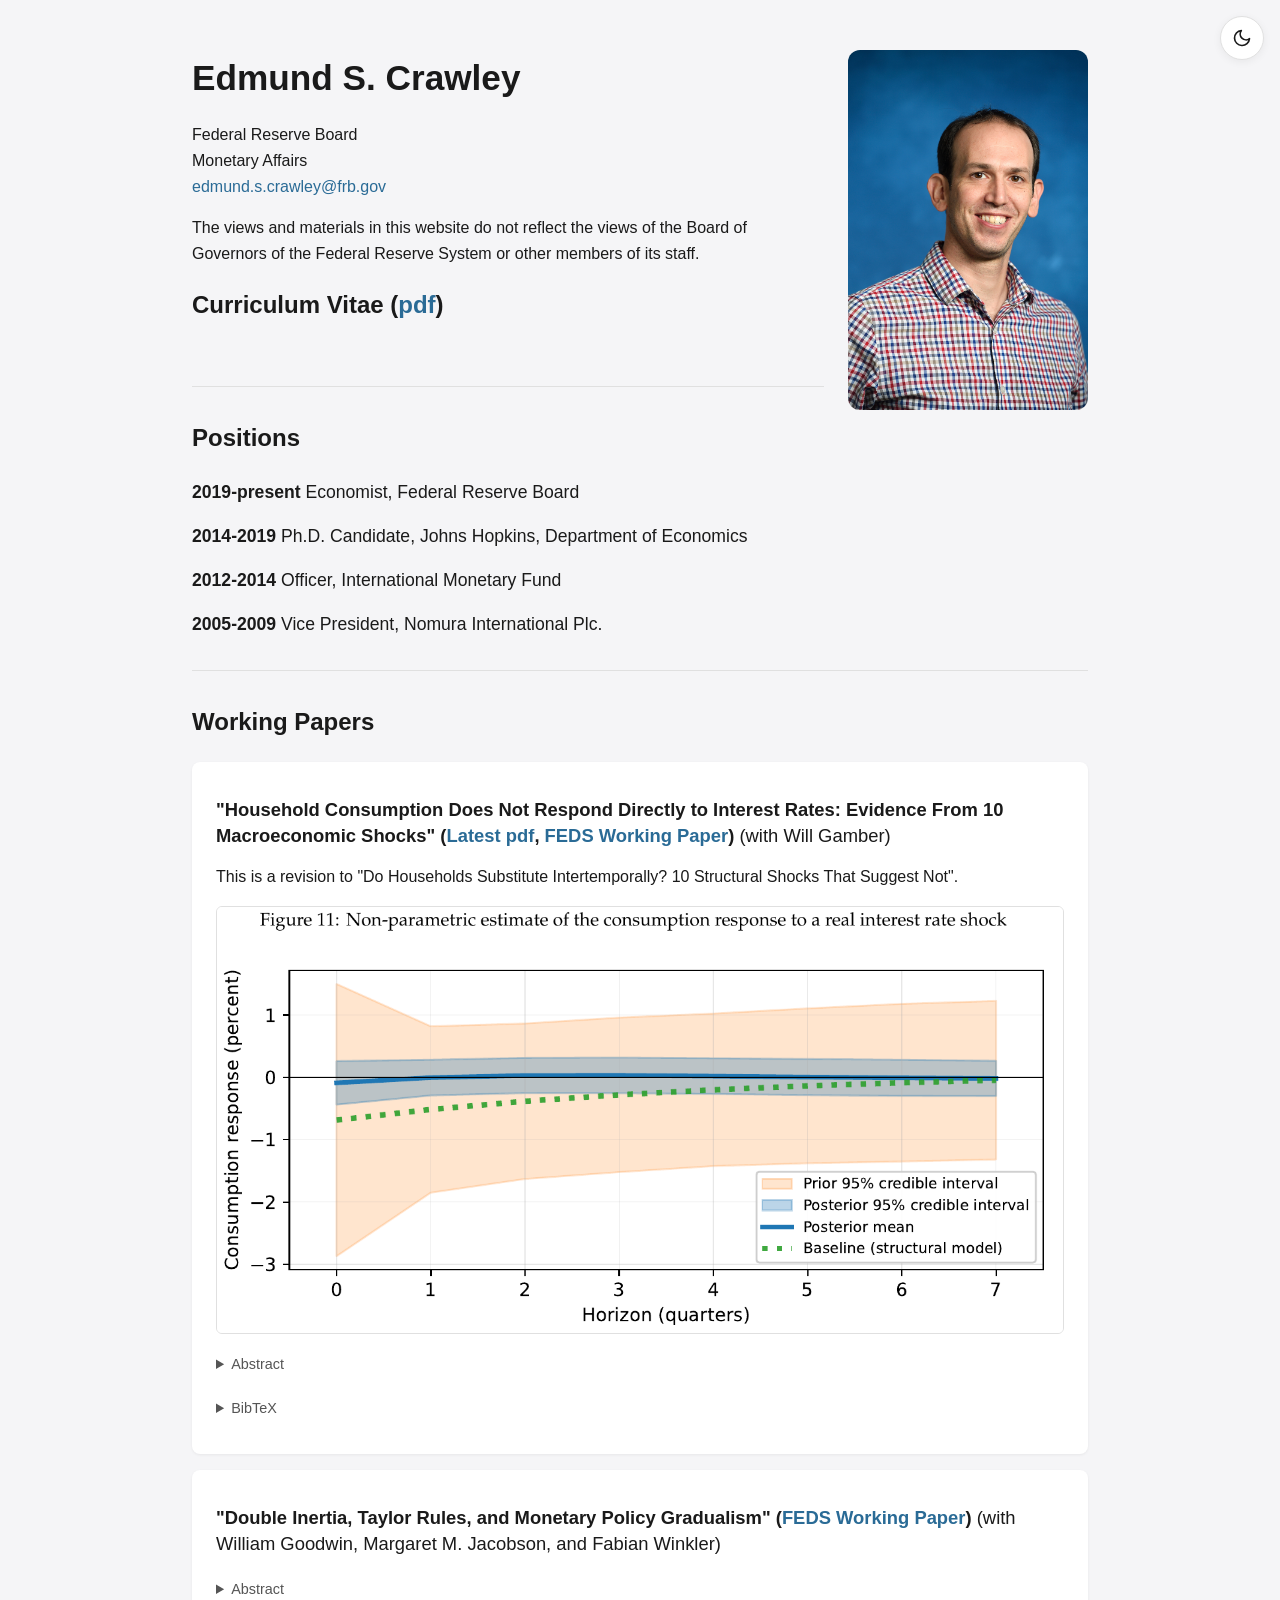
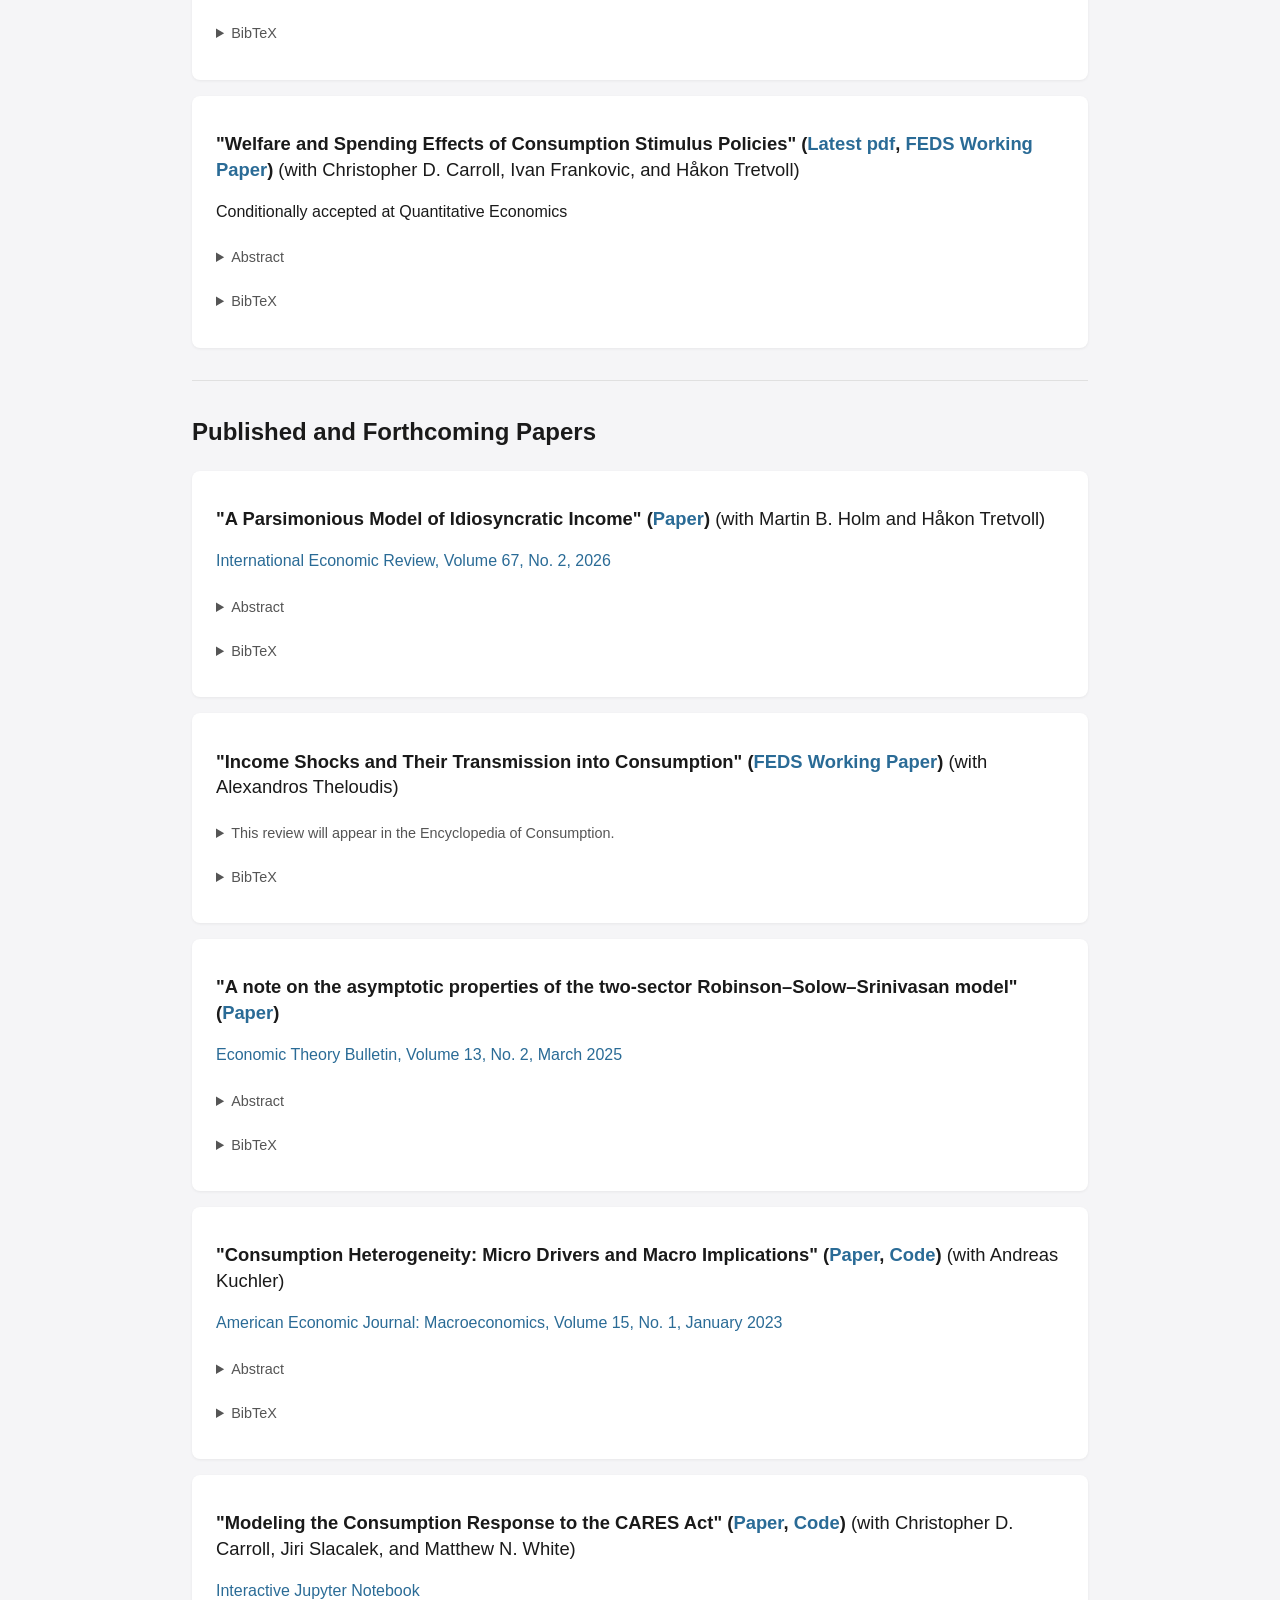
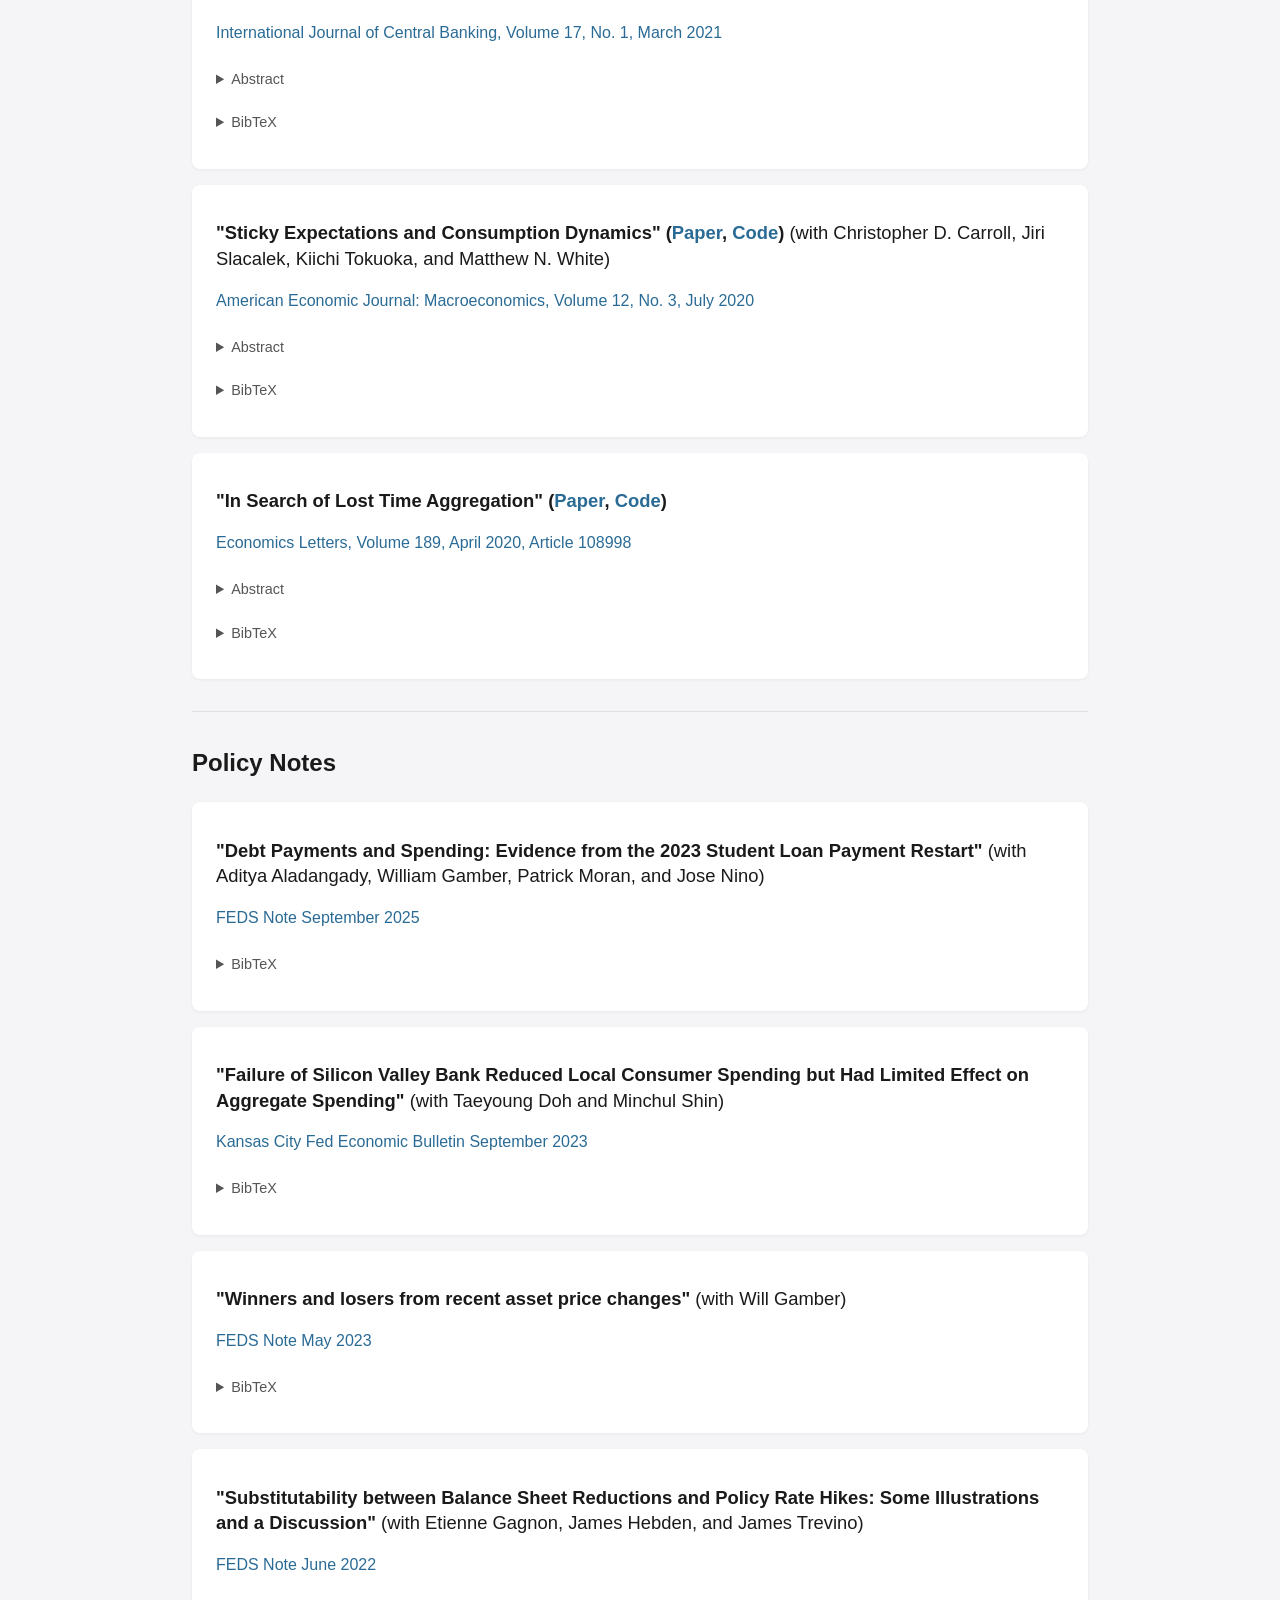
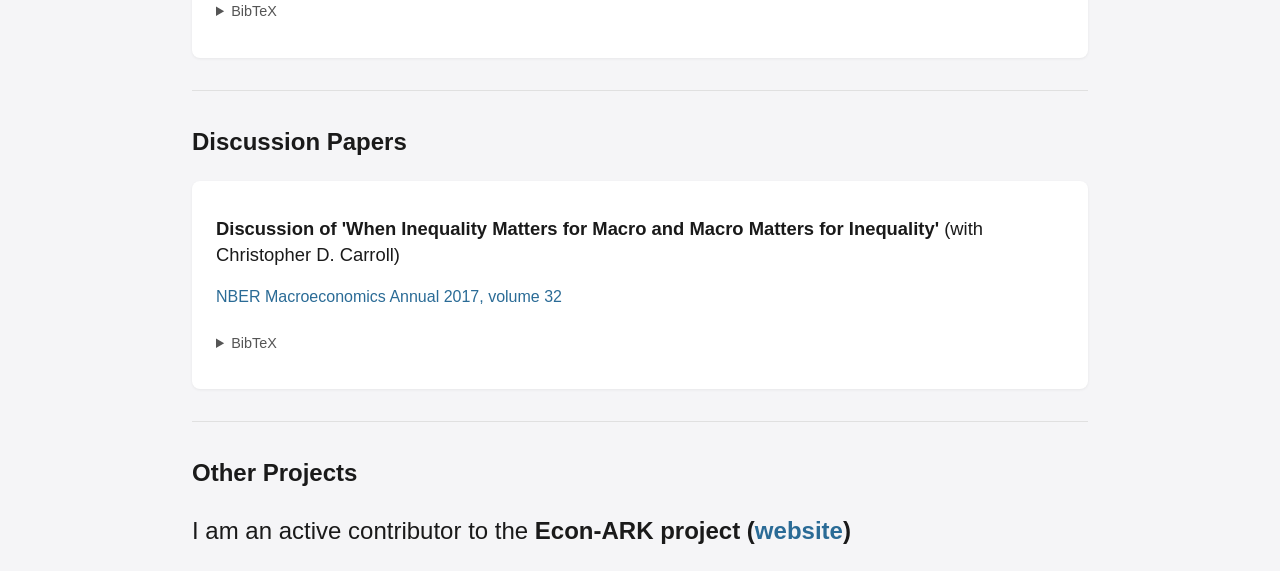
==== index.html @ ccf5c9aa "Clean up BibTeX entries Cite keys now match the publication year (crawley2025households, crawley2026" ====
<!DOCTYPE html>
<html lang="en-US">
<head>
    <meta charset="utf-8">
    <meta name="viewport" content="width=device-width, initial-scale=1.0">
    <meta name="description" content="Edmund S. Crawley - Economist at the Federal Reserve Board">
    <title>Edmund S. Crawley</title>

<meta name="keywords" content="economics, Federal Reserve, consumption, income uncertainty, economic research, fiscal policy, monetary policy, HANK, intertemporal substitution">
    
    <meta name="author" content="Edmund S. Crawley">
    
    <link rel="canonical" href="https://edmundcrawley.com">
    
    <meta property="og:title" content="Edmund S. Crawley - Economist at the Federal Reserve Board">
    <meta property="og:description" content="Economic research from Edmund Crawley, economist at the Federal Reserve Board.">
    <meta property="og:image" content="https://edmundcrawley.com/headshot_small.jpg">
    <meta property="og:url" content="https://edmundcrawley.com">
    <meta property="og:type" content="website">
    
    <meta name="twitter:card" content="summary_large_image">
    <meta name="twitter:title" content="Edmund S. Crawley - Economist at the Federal Reserve Board">
    <meta name="twitter:description" content="Economic research from Edmund Crawley, economist at the Federal Reserve Board.">
    <meta name="twitter:image" content="https://edmundcrawley.com/headshot_small.jpg">
    
<script type="application/ld+json">
{
  "@context": "https://schema.org",
  "@type": "Person",
  "name": "Edmund S. Crawley",
  "url": "https://edmundcrawley.com",
  "jobTitle": "Economist",
  "affiliation": {
    "@type": "Organization",
    "name": "Federal Reserve Board"
  },
  "email": "mailto:edmund.s.crawley@frb.gov",
  "image": "https://edmundcrawley.com/headshot_small.jpg",
  "sameAs": [
    "https://scholar.google.com/citations?user=jVVqC7sAAAAJ&hl",
    "https://www.linkedin.com/in/edmund-crawley-825a0a1b",
    "https://twitter.com/edmundcrawley"
  ]
}
</script>

    <!-- Styles -->
    <link href="style.css" rel="stylesheet">
    <link rel="shortcut icon" href="favicon.ico" type="image/x-icon">

    <!-- Theme detection (in head to prevent flash of wrong theme) -->
    <script>
        (function() {
            var saved = localStorage.getItem('theme');
            if (saved) {
                document.documentElement.setAttribute('data-theme', saved);
            } else if (window.matchMedia('(prefers-color-scheme: dark)').matches) {
                document.documentElement.setAttribute('data-theme', 'dark');
            }
        })();
    </script>

    <!-- Analytics -->
    <script async src="https://www.googletagmanager.com/gtag/js?id=UA-119889944-1"></script>
    <script>
        window.dataLayer = window.dataLayer || [];
        function gtag(){dataLayer.push(arguments);}
        gtag('js', new Date());
        gtag('config', 'UA-119889944-1');
    </script>
</head>


<body>
    <!-- Dark/Light mode toggle -->
    <button id="theme-toggle" aria-label="Toggle dark mode" title="Toggle dark mode">
        <svg id="sun-icon" xmlns="http://www.w3.org/2000/svg" viewBox="0 0 24 24" fill="none" stroke="currentColor" stroke-width="2" stroke-linecap="round" stroke-linejoin="round">
            <circle cx="12" cy="12" r="5"></circle>
            <line x1="12" y1="1" x2="12" y2="3"></line>
            <line x1="12" y1="21" x2="12" y2="23"></line>
            <line x1="4.22" y1="4.22" x2="5.64" y2="5.64"></line>
            <line x1="18.36" y1="18.36" x2="19.78" y2="19.78"></line>
            <line x1="1" y1="12" x2="3" y2="12"></line>
            <line x1="21" y1="12" x2="23" y2="12"></line>
            <line x1="4.22" y1="19.78" x2="5.64" y2="18.36"></line>
            <line x1="18.36" y1="5.64" x2="19.78" y2="4.22"></line>
        </svg>
        <svg id="moon-icon" xmlns="http://www.w3.org/2000/svg" viewBox="0 0 24 24" fill="none" stroke="currentColor" stroke-width="2" stroke-linecap="round" stroke-linejoin="round">
            <path d="M21 12.79A9 9 0 1 1 11.21 3 7 7 0 0 0 21 12.79z"></path>
        </svg>
    </button>

    <div id="header">
        <div class="container">
            <img src="headshot_small.jpg" alt="Edmund S. Crawley" class="profile-image">
            <h1>Edmund S. Crawley</h1>
            
            <p>
                Federal Reserve Board<br>
                Monetary Affairs<br>
                <a href="mailto:edmund.s.crawley@frb.gov">edmund.s.crawley@frb.gov</a>
            </p>
            
            <p>The views and materials in this website do not reflect the views of the Board of Governors of the Federal Reserve System or other members of its staff.</p>
            
            <h2>Curriculum Vitae (<a href="Resume_Edmund_Crawley.pdf" class="lowercase">pdf</a>)</h2>
        </div>
    </div>

    <section class="text">
        <div class="container">
            <hr>
            <h2>Positions</h2>
            <div class="position-list">
            <p><h2>2019-present <span class="coauthors">Economist, Federal Reserve Board</span></h2></p>
            <p><h2>2014-2019 <span class="coauthors">Ph.D. Candidate, Johns Hopkins, Department of Economics</span></h2></p>
            <p><h2>2012-2014 <span class="coauthors">Officer, International Monetary Fund</span></h2></p>
            <p><h2>2005-2009 <span class="coauthors">Vice President, Nomura International Plc.</span></h2></p>
        </div>
        
        <hr>
        <h2>Working Papers</h2>
        <div class="papers-list">
            <div class="paper">
                <h2>"Household Consumption Does Not Respond Directly to Interest Rates: Evidence From 10 Macroeconomic Shocks" (<a href="tenshocks.pdf">Latest pdf</a>, <a href="https://www.federalreserve.gov/econres/feds/household-consumption-does-not-respond-directly-to-interest-rates.htm">FEDS Working Paper</a>) <span class="coauthors">(with Will Gamber)</span></h2>
                <p>This is a revision to "Do Households Substitute Intertemporally? 10 Structural Shocks That Suggest Not".</p>
                <img src="figure11.png" alt="Figure 11: Non-parametric estimate of the consumption response to a real interest rate shock" class="paper-figure" loading="lazy">
                <details>
                    <summary class="tab">Abstract</summary>
                    <p class="tab">We estimate how much household spending responds directly to changes in interest rates. We develop a Bayesian procedure that uses the empirical impulse responses to macroeconomic shocks to discipline the consumer block of a HANK model. The procedure can be applied shock-by-shock or pooled jointly. We apply this method in two ways using 10 macroeconomic shocks: a structural model with sticky expectations over both income and interest rates, and a non-parametric estimation of the consumption-to-interest-rate Jacobian. We find no evidence that households respond directly to interest rates at any horizon, leaving essentially no role for a direct interest rate channel.</p>
                </details>
    <details>
        <summary class="tab">BibTeX</summary>
    <pre class="bibtex-content" id="bibtex-crawley2025households"></pre>
        <button class="copy-button" onclick="copyBibtex('crawley2025households', this)">Copy BibTeX</button>
    </details>
            </div>

            <div class="paper">
                <h2>"Double Inertia, Taylor Rules, and Monetary Policy Gradualism" (<a href="https://www.federalreserve.gov/econres/feds/double-inertia-taylor-rules-and-monetary-policy-gradualism.htm">FEDS Working Paper</a>) <span class="coauthors">(with William Goodwin, Margaret M. Jacobson, and Fabian Winkler)</span></h2>
                <details>
                    <summary class="tab">Abstract</summary>
                    <p class="tab">In recent decades, an empirically estimated double-inertial rule fits the path of changes in the federal funds rate better than a standard inertial Taylor rule. Inertial Taylor rules aim to capture monetary policy gradualism via slow adjustments in the <em>level</em> of the policy rate. Double-inertial rules build on this specification by also gradually adjusting the <em>pace</em> of change in the policy rate. Because a double-inertial rule explains more than twice the variation of changes in the policy rate than its standard inertial counterpart, we argue that practitioners should consider a double-inertial rule when characterizing U.S. monetary policy.</p>
                </details>
    <details>
        <summary class="tab">BibTeX</summary>
    <pre class="bibtex-content" id="bibtex-crawley2026double"></pre>
        <button class="copy-button" onclick="copyBibtex('crawley2026double', this)">Copy BibTeX</button>
    </details>
            </div>

            <div class="paper">
                <h2>"Welfare and Spending Effects of Consumption Stimulus Policies" (<a href="HAFiscal.pdf">Latest pdf</a>, <a href="https://www.federalreserve.gov/econres/feds/welfare-and-spending-effects-of-consumption-stimulus-policies.htm">FEDS Working Paper</a>) <span class="coauthors">(with Christopher D. Carroll, Ivan Frankovic, and Håkon Tretvoll)</span></h2>
                <p>Conditionally accepted at Quantitative Economics</p>
                <details>
                    <summary class="tab">Abstract</summary>
                    <p class="tab">Using a heterogeneous agent model calibrated to match measured spending dynamics over four years following an income shock (Fagereng et al. (2021)), we assess the effectiveness of three fiscal stimulus policies employed during recent recessions. Unemployment insurance (UI) extensions are the clear "bang for the buck" winner when effectiveness is measured in utility terms. Stimulus checks are second best and have two advantages (over UI): they arrive and are spent faster, despite being less targeted, and they are scalable to any desired size. A temporary (two-year) cut in the rate of wage taxation is considerably less effective than the other policies and has negligible effects in the version of our model without a multiplier.</p>
                </details>
    <details>
        <summary class="tab">BibTeX</summary>
    <pre class="bibtex-content" id="bibtex-carroll2023welfare"></pre>
        <button class="copy-button" onclick="copyBibtex('carroll2023welfare', this)">Copy BibTeX</button>
    </details>
            </div>

        <hr>
        <h2>Published and Forthcoming Papers</h2>

            <div class="paper">
                <h2>"A Parsimonious Model of Idiosyncratic Income" (<a href="A_Parsimonious_Model_of_Idiosyncratic_Income.pdf">Paper</a>) <span class="coauthors">(with Martin B. Holm and Håkon Tretvoll)</span></h2>
                <p><a href="https://doi.org/10.1111/iere.70041">International Economic Review, Volume 67, No. 2, 2026</a></p>
                <details>
                    <summary class="tab">Abstract</summary>
                    <p class="tab">The standard permanent and transitory income model is known to be misspecified. Estimates of income volatility within this model differ depending on the specific data moments used&mdash;whether they are in levels or differences&mdash;and how these moments are weighted during estimation. We suggest a simple modification to the standard model: Allowing for two transitory shocks that persist for different lengths of time. Our proposed model, which uses the same number of state variables and introduces only one additional parameter, consistently and accurately identifies the parameters of the income process, regardless of the estimation method used.</p>
                </details>
    <details>
        <summary class="tab">BibTeX</summary>
    <pre class="bibtex-content" id="bibtex-crawley2026parsimonious"></pre>
        <button class="copy-button" onclick="copyBibtex('crawley2026parsimonious', this)">Copy BibTeX</button>
    </details>
            </div>

            <div class="paper">
                <h2>"Income Shocks and Their Transmission into Consumption" (<a href="https://www.federalreserve.gov/econres/feds/files/2024038pap.pdf">FEDS Working Paper</a>) <span class="coauthors">(with Alexandros Theloudis)</span></h2>
                <details>
                    <summary class="tab">This review will appear in the Encyclopedia of Consumption.</summary>
                </details>
    <details>
        <summary class="tab">BibTeX</summary>
    <pre class="bibtex-content" id="bibtex-crawley2024income"></pre>
        <button class="copy-button" onclick="copyBibtex('crawley2024income', this)">Copy BibTeX</button>
    </details>
            </div>

            <div class="paper">
                <h2>"A note on the asymptotic properties of the two-sector Robinson–Solow–Srinivasan model" (<a href="AsymptoticRSS.pdf">Paper</a>)</h2>
                <p><a href="https://doi.org/10.1007/s40505-025-00290-4">Economic Theory Bulletin, Volume 13, No. 2, March 2025</a></p>
                <details>
                    <summary class="tab">Abstract</summary>
                    <p class="tab">I show that the periodic and chaotic behavior exhibited by the two-sector Robinson-Solow-Srinivasan model in discrete-time is asymptotically irrelevant. If the discrete time interval is smaller than a critical limit, the qualitative properties of the model are the same as those in the continuous-time model.</p>
                </details>
    <details>
        <summary class="tab">BibTeX</summary>
    <pre class="bibtex-content" id="bibtex-crawley2025asymptotic"></pre>
        <button class="copy-button" onclick="copyBibtex('crawley2025asymptotic', this)">Copy BibTeX</button>
    </details>
            </div>

            <div class="paper">
                <h2>"Consumption Heterogeneity: Micro Drivers and Macro Implications" (<a href="ConsumptionHeterogeneity.pdf">Paper</a>, <a href="https://github.com/edmundcrawley/IncomeUncertaintyGit">Code</a>) <span class="coauthors">(with Andreas Kuchler)</span></h2>
<p><a href="https://www.aeaweb.org/articles?id=10.1257/mac.20200352&&from=f">American Economic Journal: Macroeconomics, Volume 15, No. 1, January 2023</a></p>
                <details>
                    <summary class="tab">Abstract</summary>
                    <p class="tab">We document heterogeneity in the marginal propensity to consume (MPC) across household characteristics relevant to understanding heterogeneous agent models and monetary policy transmission. We find a strong negative relationship between household liquid wealth and MPC. We show that household liquid wealth predicts MPC closely for every other household characteristic we look at. We use a new empirical method that overcomes sources of bias found in the existing literature, along with administrative data from Denmark that allow us to identify heterogeneous behavior. We use our results to analyze monetary policy transmission mechanisms in both Denmark and the United States.</p>
                </details>
    <details>
        <summary class="tab">BibTeX</summary>
    <pre class="bibtex-content" id="bibtex-crawley2023consumption"></pre>
        <button class="copy-button" onclick="copyBibtex('crawley2023consumption', this)">Copy BibTeX</button>
    </details>
            </div>


            <div class="paper">
                <h2>"Modeling the Consumption Response to the CARES Act" (<a href="ConsumptionResponse.pdf">Paper</a>, <a href="https://github.com/econ-ark/Pandemic">Code</a>) <span class="coauthors">(with Christopher D. Carroll, Jiri Slacalek, and Matthew N. White)</span></h2>
                <p><a href="https://econ-ark.org/pandemicdashboard">Interactive Jupyter Notebook</a></p>
                <p><a href="https://www.ijcb.org/journal/ijcb21q1a4.htm">International Journal of Central Banking, Volume 17, No. 1, March 2021</a></p>
                <details>
                    <summary class="tab">Abstract</summary>
                    <p class="tab">To predict the effects of the 2020 U.S. CARES Act on consumption, we extend a model that matches responses of households to past consumption stimulus packages. The extension allows us to account for two novel features of the coronavirus crisis. First, during the lockdown, many types of spending are undesirable or impossible. Second, some of the jobs that disappear during the lockdown will not reappear when it is lifted. We estimate that, if the lockdown is short-lived, the combination of expanded unemployment insurance benefits and stimulus payments should be sufficient to allow a swift recovery in consumer spending to its pre-crisis levels. If the lockdown lasts longer, an extension of enhanced unemployment benefits will likely be necessary if consumption spending is to recover.</p>
                </details>
    <details>
        <summary class="tab">BibTeX</summary>
    <pre class="bibtex-content" id="bibtex-carroll2021modeling"></pre>
        <button class="copy-button" onclick="copyBibtex('carroll2021modeling', this)">Copy BibTeX</button>
    </details>
            </div>

            <div class="paper">
                <h2>"Sticky Expectations and Consumption Dynamics" (<a href="StickyE.pdf">Paper</a>, <a href="cAndCwithStickyE.zip">Code</a>) <span class="coauthors">(with Christopher D. Carroll, Jiri Slacalek, Kiichi Tokuoka, and Matthew N. White)</span></h2>
                <p><a href="https://www.aeaweb.org/articles?id=10.1257/mac.20180286">American Economic Journal: Macroeconomics, Volume 12, No. 3, July 2020</a></p>
                <details>
                    <summary class="tab">Abstract</summary>
                    <p class="tab">Macroeconomic models often invoke consumption "habits" to explain the substantial persistence of aggregate consumption growth. But a large literature has found no evidence of habits in microeconomic datasets that measure the behavior of individual households. We show that the apparent conflict can be explained by a model in which consumers have accurate knowledge of their personal circumstances but 'sticky expectations' about the macroeconomy. In our model, the persistence of aggregate consumption growth reflects consumers' imperfect attention to aggregate shocks. Our proposed degree of (macro) inattention has negligible utility costs, because aggregate shocks constitute only a tiny proportion of the uncertainty that consumers face.</p>
                </details>
    <details>
        <summary class="tab">BibTeX</summary>
    <pre class="bibtex-content" id="bibtex-carroll2020sticky"></pre>
        <button class="copy-button" onclick="copyBibtex('carroll2020sticky', this)">Copy BibTeX</button>
    </details>
            </div>
            <div class="paper">
                <h2>"In Search of Lost Time Aggregation" (<a href="InSearchOfLostTime.pdf">Paper</a>, <a href="https://github.com/edmundcrawley/BPP_PSID_TimeAgg">Code</a>) <span class="coauthors"></span></h2>
                <p><a href="https://doi.org/10.1016/j.econlet.2020.108998">Economics Letters, Volume 189, April 2020, Article 108998</a></p>
                <details>
                    <summary class="tab">Abstract</summary>
                    <p class="tab">In 1960, Working noted that time aggregation of a random walk induces serial correlation in the first difference that is not present in the original series. This important contribution has been overlooked in a recent literature analyzing income and consumption in panel data. I examine Blundell, Pistaferri and Preston (2008) as an important example for which time aggregation has quantitatively large effects. Using new techniques to correct for the problem, I find the estimate for the partial insurance to transitory shocks, originally estimated to be 0.05, increases to 0.24. This larger estimate resolves the dissonance between the low partial consumption insurance estimates of Blundell, Pistaferri and Preston (2008) and the high marginal propensities to consume found in the natural experiment literature. A remaining puzzle is the low estimate I recover for the partial insurance to permanent shocks.</p>
                </details>
    <details>
        <summary class="tab">BibTeX</summary>
    <pre class="bibtex-content" id="bibtex-crawley2020losttime"></pre>
        <button class="copy-button" onclick="copyBibtex('crawley2020losttime', this)">Copy BibTeX</button>
    </details>
            </div>

        </div>

        <hr>
        <h2>Policy Notes</h2>
        <div class="policy-notes">
            <div class="paper">
            <h2>"Debt Payments and Spending: Evidence from the 2023 Student Loan Payment Restart" <span class="coauthors">(with Aditya Aladangady, William Gamber, Patrick Moran, and Jose Nino)</span></h2>
                <p><a href="https://doi.org/10.17016/2380-7172.3879">FEDS Note September 2025</a></p>
    <details>
        <summary class="tab">BibTeX</summary>
    <pre class="bibtex-content" id="bibtex-aladangady2025debt"></pre>
        <button class="copy-button" onclick="copyBibtex('aladangady2025debt', this)">Copy BibTeX</button>
    </details>
            </div>

            <div class="paper">
            <h2>"Failure of Silicon Valley Bank Reduced Local Consumer Spending but Had Limited Effect on Aggregate Spending" <span class="coauthors">(with Taeyoung Doh and Minchul Shin)</span></h2>
                <p><a href="https://www.kansascityfed.org/research/economic-bulletin/failure-of-silicon-valley-bank-reduced-local-consumer-spending-but-had-limited-effect-on-aggregate-spending/">Kansas City Fed Economic Bulletin September 2023</a></p>
    <details>
        <summary class="tab">BibTeX</summary>
    <pre class="bibtex-content" id="bibtex-crawley2023svbfailure"></pre>
        <button class="copy-button" onclick="copyBibtex('crawley2023svbfailure', this)">Copy BibTeX</button>
    </details>
            </div>

            <div class="paper">
            <h2>"Winners and losers from recent asset price changes" <span class="coauthors">(with Will Gamber)</span></h2>
                <p><a href="https://doi.org/10.17016/2380-7172.3287">FEDS Note May 2023</a></p>
    <details>
        <summary class="tab">BibTeX</summary>
    <pre class="bibtex-content" id="bibtex-crawley2023winners"></pre>
        <button class="copy-button" onclick="copyBibtex('crawley2023winners', this)">Copy BibTeX</button>
    </details>
            </div>

            <div class="paper">
            <h2>"Substitutability between Balance Sheet Reductions and Policy Rate Hikes: Some Illustrations and a Discussion" <span class="coauthors">(with Etienne Gagnon, James Hebden, and James Trevino)</span></h2>
                <p><a href="https://doi.org/10.17016/2380-7172.3147">FEDS Note June 2022</a></p>
    <details>
        <summary class="tab">BibTeX</summary>
    <pre class="bibtex-content" id="bibtex-crawley2022substitutability"></pre>
        <button class="copy-button" onclick="copyBibtex('crawley2022substitutability', this)">Copy BibTeX</button>
    </details>
            </div>
        </div>

        <hr>
        <h2>Discussion Papers</h2>
        <div class="discussion-papers">
            <div class="paper">
            <h2>Discussion of 'When Inequality Matters for Macro and Macro Matters for Inequality' <span class="coauthors">(with Christopher D. Carroll) </span></h2>
                <p><a href="https://doi.org/10.1086/696047">NBER Macroeconomics Annual 2017, volume 32</a></p>
    <details>
        <summary class="tab">BibTeX</summary>
    <pre class="bibtex-content" id="bibtex-carroll2018comment"></pre>
        <button class="copy-button" onclick="copyBibtex('carroll2018comment', this)">Copy BibTeX</button>
    </details>
            </div>
        </div>

        <hr>
        <h2>Other Projects</h2>
        <div class="other-projects">
            <h2><span class="coauthors">I am an active contributor to the </span>Econ-ARK project (<a href="https://econ-ark.org/">website</a>)</h2>
        </div>
        </div>
    </section>
<script src="bibtex.js"></script>
<script>
// Fill in the BibTeX content containers when the page loads
document.addEventListener('DOMContentLoaded', function() {
    // For each bibtex div, fill with the appropriate content
    for (const id in bibtexEntries) {
        const element = document.getElementById('bibtex-' + id);
        if (element) {
            element.textContent = bibtexEntries[id];
        }
    }
});
</script>

    <!-- Add the structured data script before closing body -->
    <script>
        document.addEventListener('DOMContentLoaded', function () {
            if (typeof bibtexEntries !== 'undefined') {
                let structuredDataList = [];

                for (let key in bibtexEntries) {
                    let entry = bibtexEntries[key];

                    // Extract metadata using regex
                    let titleMatch = entry.match(/title={(.*?)}/);
                    let title = titleMatch ? titleMatch[1] : "Unknown Title";

                    let authorMatch = entry.match(/author={(.*?)}/);
                    let authors = authorMatch ? authorMatch[1].split(' and ') : ["Unknown Author"];

                    let yearMatch = entry.match(/year={(.*?)}/);
                    let year = yearMatch ? yearMatch[1] : "Unknown Year";

                    let urlMatch = entry.match(/url={(.*?)}/);
                    let url = urlMatch ? urlMatch[1] : "";

                    // Generate structured data
                    let structuredData = {
                        "@context": "https://schema.org",
                        "@type": "ScholarlyArticle",
                        "headline": title,
                        "name": title,
                        "author": authors.map(name => ({
                            "@type": "Person",
                            "name": name.trim()
                        })),
                        "datePublished": year,
                        "url": url,
                        "publisher": {
                            "@type": "Organization",
                            "name": "Federal Reserve Board"
                        }
                    };

                    structuredDataList.push(structuredData);
                }

                // Inject structured data into <head>
                if (structuredDataList.length > 0) {
                    let scriptTag = document.createElement('script');
                    scriptTag.type = 'application/ld+json';
                    scriptTag.textContent = JSON.stringify(structuredDataList, null, 2);
                    document.head.appendChild(scriptTag);
                }
            }
        });
    </script>

    <!-- Theme toggle and scroll animations -->
    <script>
        // Dark/light mode toggle
        document.getElementById('theme-toggle').addEventListener('click', function() {
            var current = document.documentElement.getAttribute('data-theme');
            var next = (current === 'dark') ? 'light' : 'dark';
            document.documentElement.setAttribute('data-theme', next);
            localStorage.setItem('theme', next);
        });

        // Scroll-triggered fade-in for paper cards
        var observer = new IntersectionObserver(function(entries) {
            entries.forEach(function(entry) {
                if (entry.isIntersecting) {
                    entry.target.classList.add('visible');
                    observer.unobserve(entry.target);
                }
            });
        }, { threshold: 0.1 });

        document.querySelectorAll('.paper').forEach(function(paper) {
            observer.observe(paper);
        });
    </script>
</body>
</html>
---- style.css ----
/* ==========================================================================
   1. CSS Custom Properties — Light Theme (default)
   ========================================================================== */

:root {
    --font-body: -apple-system, BlinkMacSystemFont, 'Segoe UI', Roboto, Oxygen, Ubuntu, Cantarell, 'Open Sans', 'Helvetica Neue', sans-serif;
    --font-heading: -apple-system, BlinkMacSystemFont, 'Segoe UI', Roboto, Oxygen, Ubuntu, Cantarell, 'Open Sans', 'Helvetica Neue', sans-serif;

    --color-text: #1a1a1a;
    --color-text-secondary: #555;
    --color-bg: #f5f5f7;
    --color-bg-card: #ffffff;
    --color-accent: #2a6b96;
    --color-accent-hover: #1e4f6e;
    --color-border: #e0e0e0;
    --color-shadow: rgba(0, 0, 0, 0.06);
    --color-bibtex-bg: #f0f0f2;

    --content-width: 60rem;
    --mobile-padding: 1rem;
}

/* ==========================================================================
   2. Dark Theme Variables
   ========================================================================== */

[data-theme="dark"] {
    --color-text: #e0e0e0;
    --color-text-secondary: #a0a0a0;
    --color-bg: #1a1a2e;
    --color-bg-card: #242440;
    --color-accent: #5ba3d9;
    --color-accent-hover: #7dbde8;
    --color-border: #3a3a5c;
    --color-shadow: rgba(0, 0, 0, 0.3);
    --color-bibtex-bg: #2e2e4a;
}

/* ==========================================================================
   3. Base Reset & Body
   ========================================================================== */

*, *::before, *::after {
    box-sizing: border-box;
    margin: 0;
    padding: 0;
}

body {
    background-color: var(--color-bg);
    color: var(--color-text);
    font-family: var(--font-body);
    font-size: 16px;
    line-height: 1.6;
    transition: background-color 0.3s ease, color 0.3s ease;
}

/* ==========================================================================
   4. Layout
   ========================================================================== */

.container {
    max-width: var(--content-width);
    width: 100%;
    margin: 0 auto;
    padding: 0 2rem;
}

section.text {
    width: 100%;
    padding: 0;
    margin: 0;
}

section.text > .container {
    padding-top: 0;
}

/* ==========================================================================
   5. Header & Profile Image
   ========================================================================== */

#header {
    background-color: var(--color-bg);
    padding: 50px 0 10px;
    width: 100%;
    transition: background-color 0.3s ease;
}

.profile-image {
    float: right;
    margin-left: 24px;
    margin-bottom: 20px;
    width: 240px;
    height: auto;
    border-radius: 12px;
}

/* ==========================================================================
   6. Typography
   ========================================================================== */

h1 {
    font-family: var(--font-heading);
    font-size: 2.2rem;
    font-weight: 700;
    margin-bottom: 1rem;
    color: var(--color-text);
}

h2 {
    font-family: var(--font-heading);
    font-size: 1.5em;
    font-weight: 600;
    margin: 0.83em 0;
    color: var(--color-text);
}

p {
    margin: 1em 0;
}

a {
    color: var(--color-accent);
    text-decoration: none;
    transition: color 0.2s ease;
}

a:hover {
    color: var(--color-accent-hover);
    text-decoration: underline;
}

.coauthors {
    font-weight: normal;
}

hr {
    border: none;
    border-top: 1px solid var(--color-border);
    margin: 2rem 0;
    transition: border-color 0.3s ease;
}

/* ==========================================================================
   7. Paper Cards
   ========================================================================== */

.paper {
    background: var(--color-bg-card);
    border-radius: 8px;
    padding: 1.25rem 1.5rem;
    margin-bottom: 1rem;
    box-shadow: 0 1px 3px var(--color-shadow);
    transition: transform 0.3s ease, box-shadow 0.3s ease, background-color 0.3s ease, opacity 0.5s ease;
}

.paper.visible:hover {
    transform: translateY(-2px);
    box-shadow: 0 4px 12px var(--color-shadow);
}

.paper h2 {
    font-size: 1.15em;
    line-height: 1.4;
}

.paper-figure {
    display: block;
    max-width: 100%;
    height: auto;
    margin: 0.75rem 0;
    border-radius: 6px;
    border: 1px solid var(--color-border);
    transition: border-color 0.3s ease;
}

[data-theme="dark"] .paper-figure {
    filter: invert(1) hue-rotate(180deg);
}

/* ==========================================================================
   8. Details / Summary (Abstracts, BibTeX)
   ========================================================================== */

details {
    margin: 0.5rem 0;
}

summary {
    cursor: pointer;
    padding: 0.4rem 0;
    color: var(--color-text-secondary);
    font-size: 0.9em;
    transition: color 0.2s ease;
}

summary:hover {
    color: var(--color-accent);
}

summary.tab {
    /* keep for backwards compat with existing markup */
}

p.tab {
    margin-left: 0;
    padding: 0.5rem 0;
    color: var(--color-text-secondary);
    line-height: 1.6;
}

.bibtex-content {
    background: var(--color-bibtex-bg);
    color: var(--color-text);
    padding: 12px;
    border-radius: 6px;
    font-family: 'SFMono-Regular', Consolas, 'Liberation Mono', Menlo, monospace;
    font-size: 0.85em;
    overflow-x: auto;
    white-space: pre-wrap;
    margin: 10px 0;
    max-height: 200px;
    overflow-y: auto;
    border: 1px solid var(--color-border);
    transition: background-color 0.3s ease, border-color 0.3s ease;
}

/* ==========================================================================
   9. Buttons
   ========================================================================== */

.copy-button {
    background: var(--color-accent);
    color: #fff;
    border: none;
    padding: 6px 14px;
    border-radius: 5px;
    cursor: pointer;
    font-size: 0.8em;
    font-family: var(--font-body);
    margin-top: 6px;
    transition: background-color 0.2s ease, transform 0.1s ease;
}

.copy-button:hover {
    background: var(--color-accent-hover);
}

.copy-button:active {
    transform: scale(0.97);
}

/* ==========================================================================
   10. Dark Mode Toggle
   ========================================================================== */

#theme-toggle {
    position: fixed;
    top: 1rem;
    right: 1rem;
    z-index: 1000;
    background: var(--color-bg-card);
    border: 1px solid var(--color-border);
    border-radius: 50%;
    width: 44px;
    height: 44px;
    cursor: pointer;
    display: flex;
    align-items: center;
    justify-content: center;
    box-shadow: 0 2px 8px var(--color-shadow);
    transition: background-color 0.3s ease, border-color 0.3s ease, box-shadow 0.3s ease;
}

#theme-toggle:hover {
    box-shadow: 0 4px 14px var(--color-shadow);
}

#theme-toggle svg {
    width: 20px;
    height: 20px;
    stroke: var(--color-text);
    fill: none;
    transition: stroke 0.3s ease;
}

/* Light mode: show moon, hide sun */
#sun-icon { display: none; }
#moon-icon { display: block; }

/* Dark mode: show sun, hide moon */
[data-theme="dark"] #sun-icon { display: block; }
[data-theme="dark"] #moon-icon { display: none; }

/* ==========================================================================
   11. Scroll Animations
   ========================================================================== */

.paper {
    opacity: 0;
    transform: translateY(20px);
}

.paper.visible {
    opacity: 1;
    transform: translateY(0);
}

/* Stagger animation for cards that are visible on initial load */
.paper.visible:nth-child(1) { transition-delay: 0s; }
.paper.visible:nth-child(2) { transition-delay: 0.1s; }
.paper.visible:nth-child(3) { transition-delay: 0.15s; }

/* ==========================================================================
   12. Section Containers
   ========================================================================== */

.position-list,
.papers-list,
.policy-notes,
.discussion-papers,
.other-projects {
    width: 100%;
}

/* Positions timeline styling */
.position-list h2 {
    font-size: 1.1em;
    margin: 0.4em 0;
}

/* ==========================================================================
   13. Responsive — Tablet (≤768px)
   ========================================================================== */

@media screen and (max-width: 768px) {
    #header {
        padding: 20px 0;
    }

    .container {
        padding: 0 1rem;
    }

    .profile-image {
        float: none;
        display: block;
        margin: 0 auto 20px;
        max-width: 180px;
        width: 180px;
    }

    h1 {
        font-size: 1.75rem;
        text-align: center;
    }

    .paper {
        padding: 1rem 1.25rem;
    }

    #theme-toggle {
        top: 0.75rem;
        right: 0.75rem;
        width: 40px;
        height: 40px;
    }

    #theme-toggle svg {
        width: 18px;
        height: 18px;
    }
}

/* ==========================================================================
   14. Responsive — Small Mobile (≤480px)
   ========================================================================== */

@media screen and (max-width: 480px) {
    .container {
        padding: 0 0.75rem;
    }

    body {
        font-size: 15px;
    }

    h1 {
        font-size: 1.5rem;
    }

    .paper {
        padding: 0.85rem 1rem;
        border-radius: 6px;
    }
}

/* ==========================================================================
   15. Accessibility — Reduced Motion
   ========================================================================== */

@media (prefers-reduced-motion: reduce) {
    .paper {
        opacity: 1;
        transform: none;
        transition: none;
    }

    .paper.visible:hover {
        transform: none;
    }

    body, #header, .profile-image, hr, .bibtex-content,
    #theme-toggle, a, .copy-button, summary {
        transition: none;
    }
}

/* ==========================================================================
   16. Print Styles
   ========================================================================== */

@media print {
    body {
        background: white;
        color: black;
        font-size: 12pt;
    }

    .container {
        max-width: none;
        width: 100%;
    }

    .paper {
        opacity: 1;
        transform: none;
        box-shadow: none;
        border: 1px solid #ccc;
        break-inside: avoid;
    }

    #theme-toggle {
        display: none;
    }

    a[href]:after {
        content: " (" attr(href) ")";
    }
}
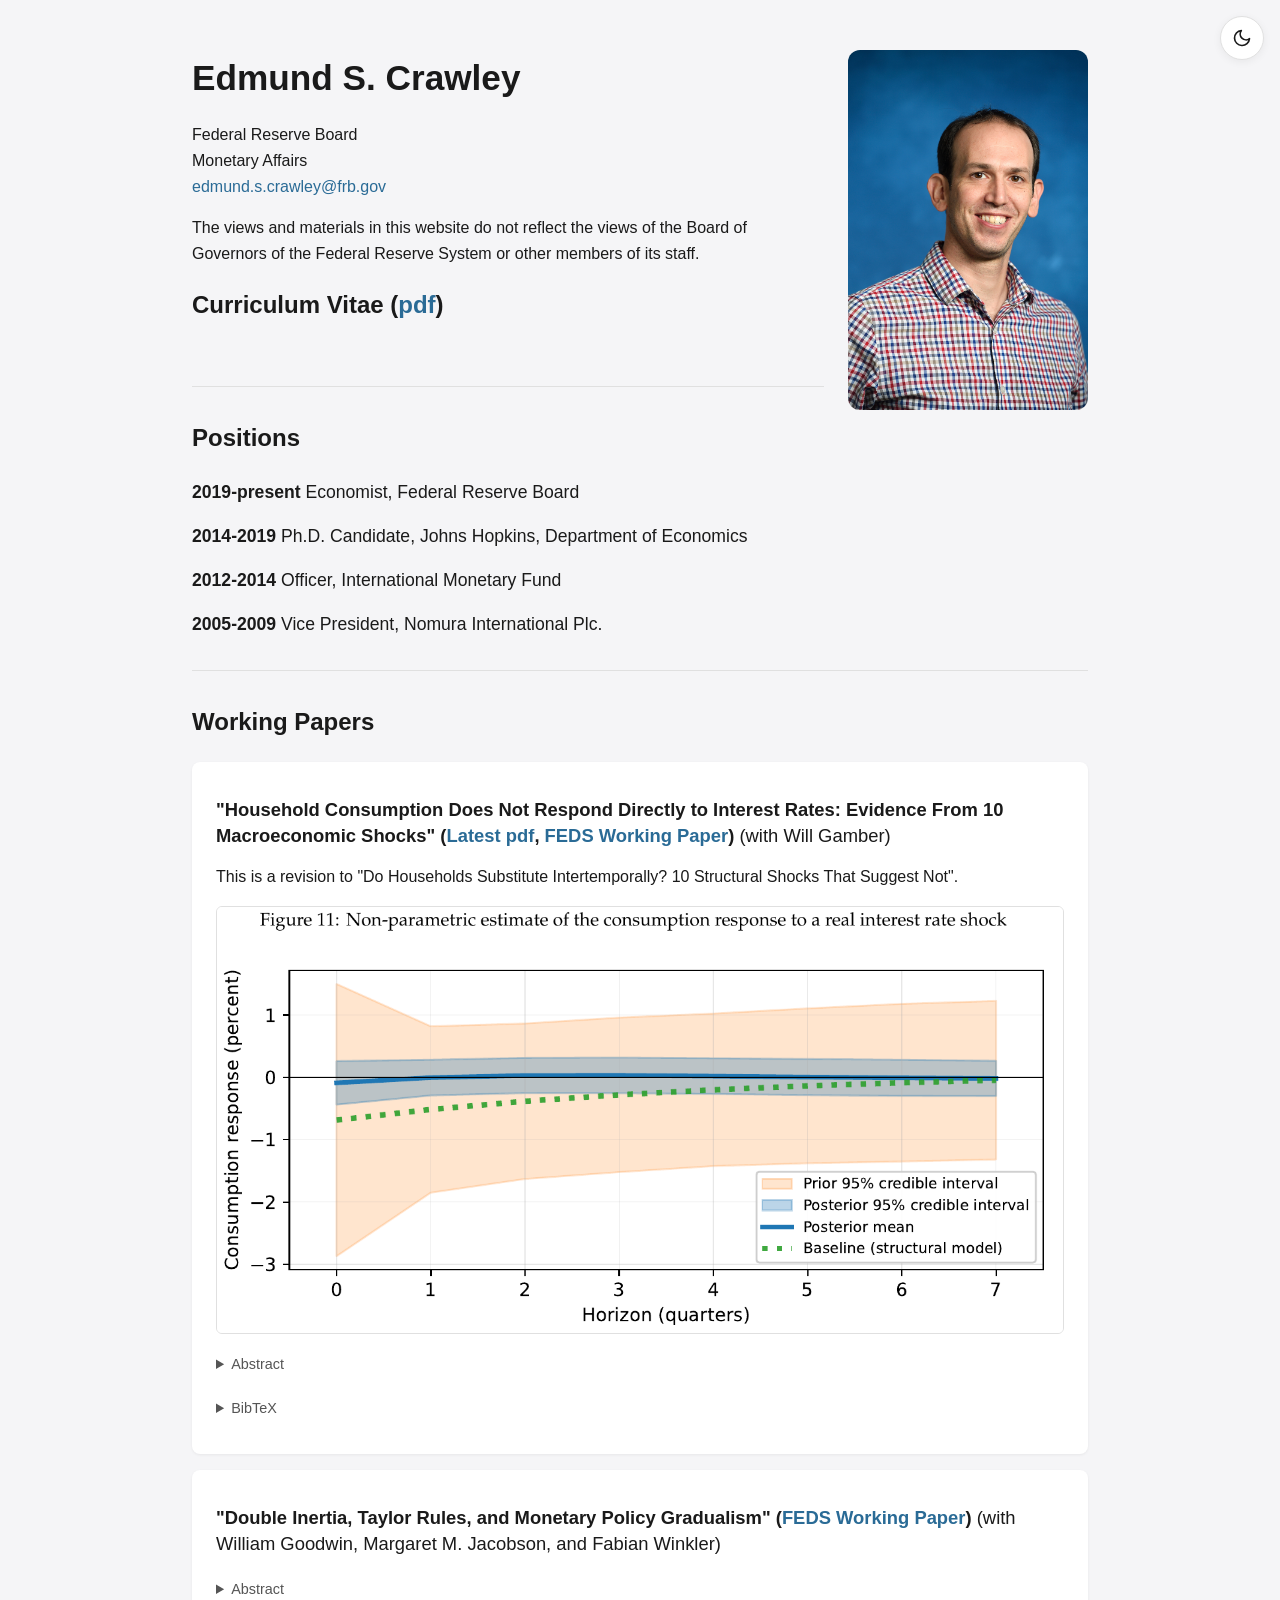
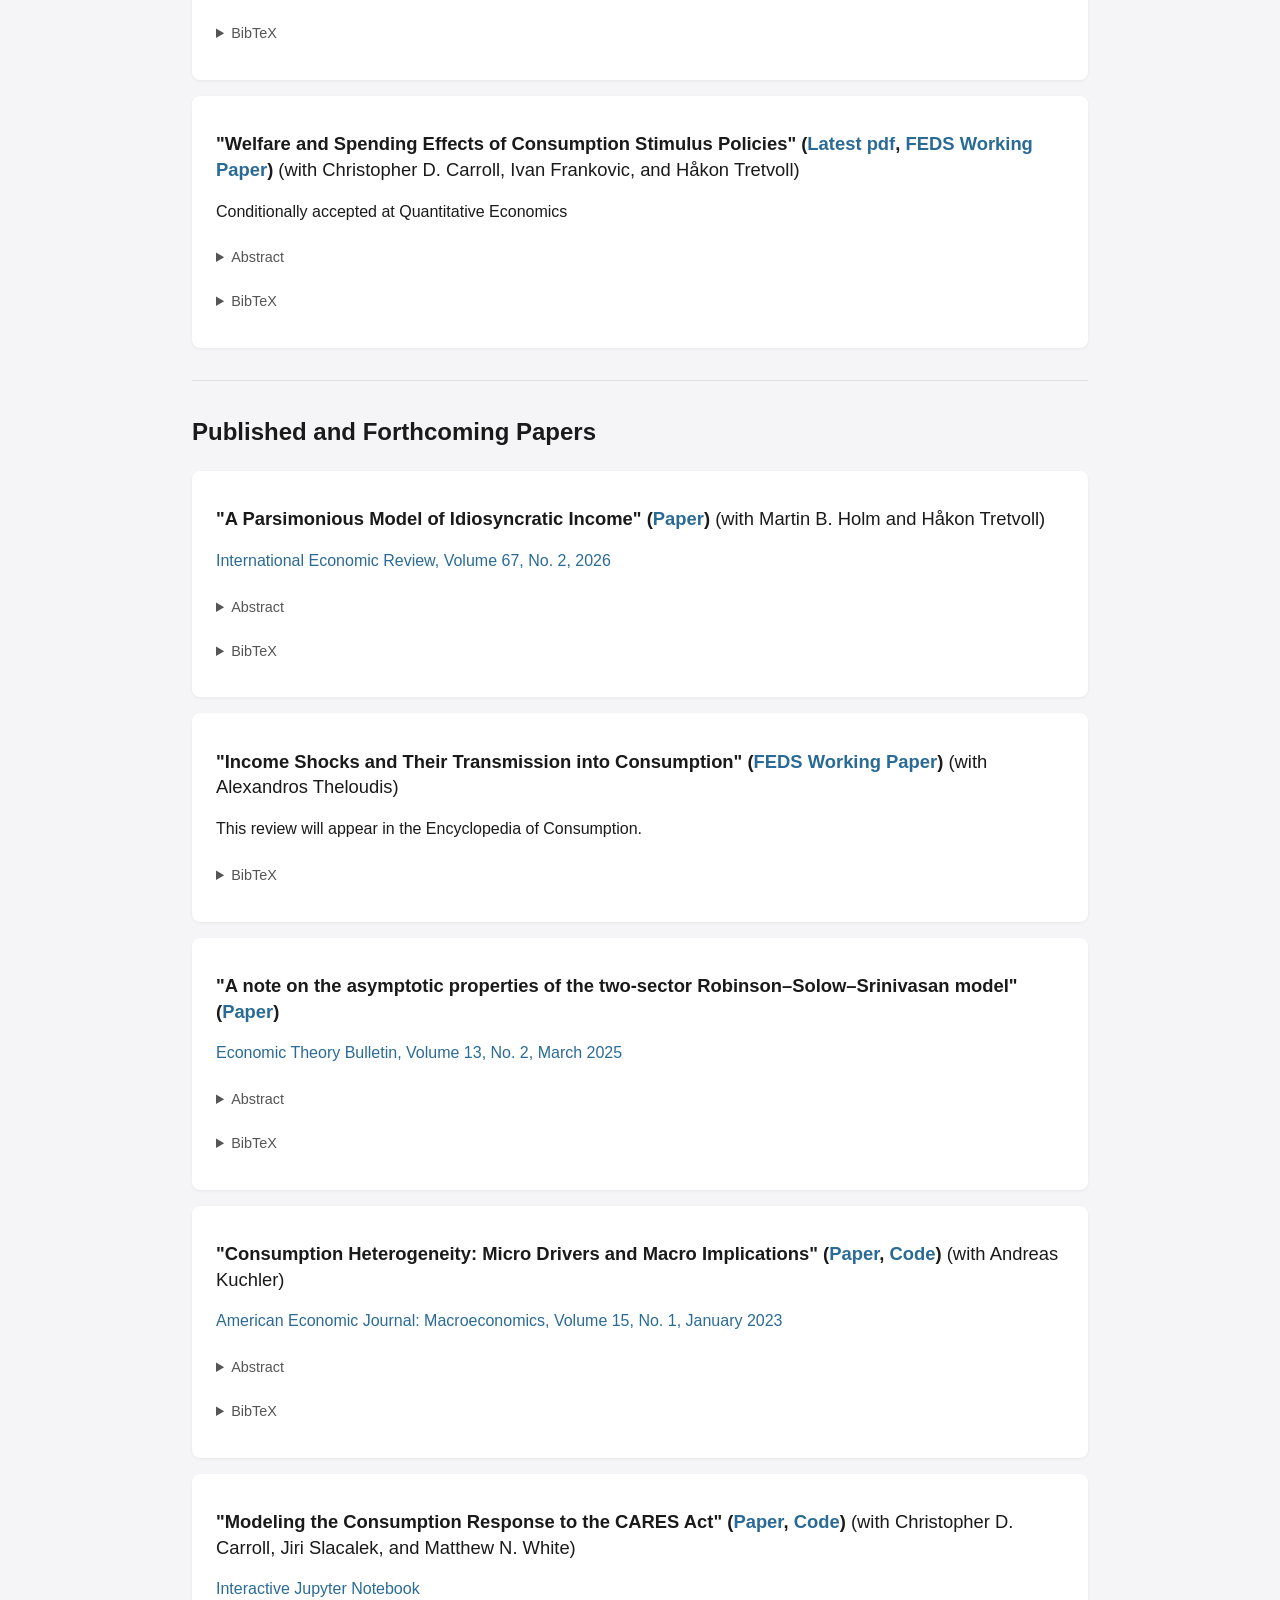
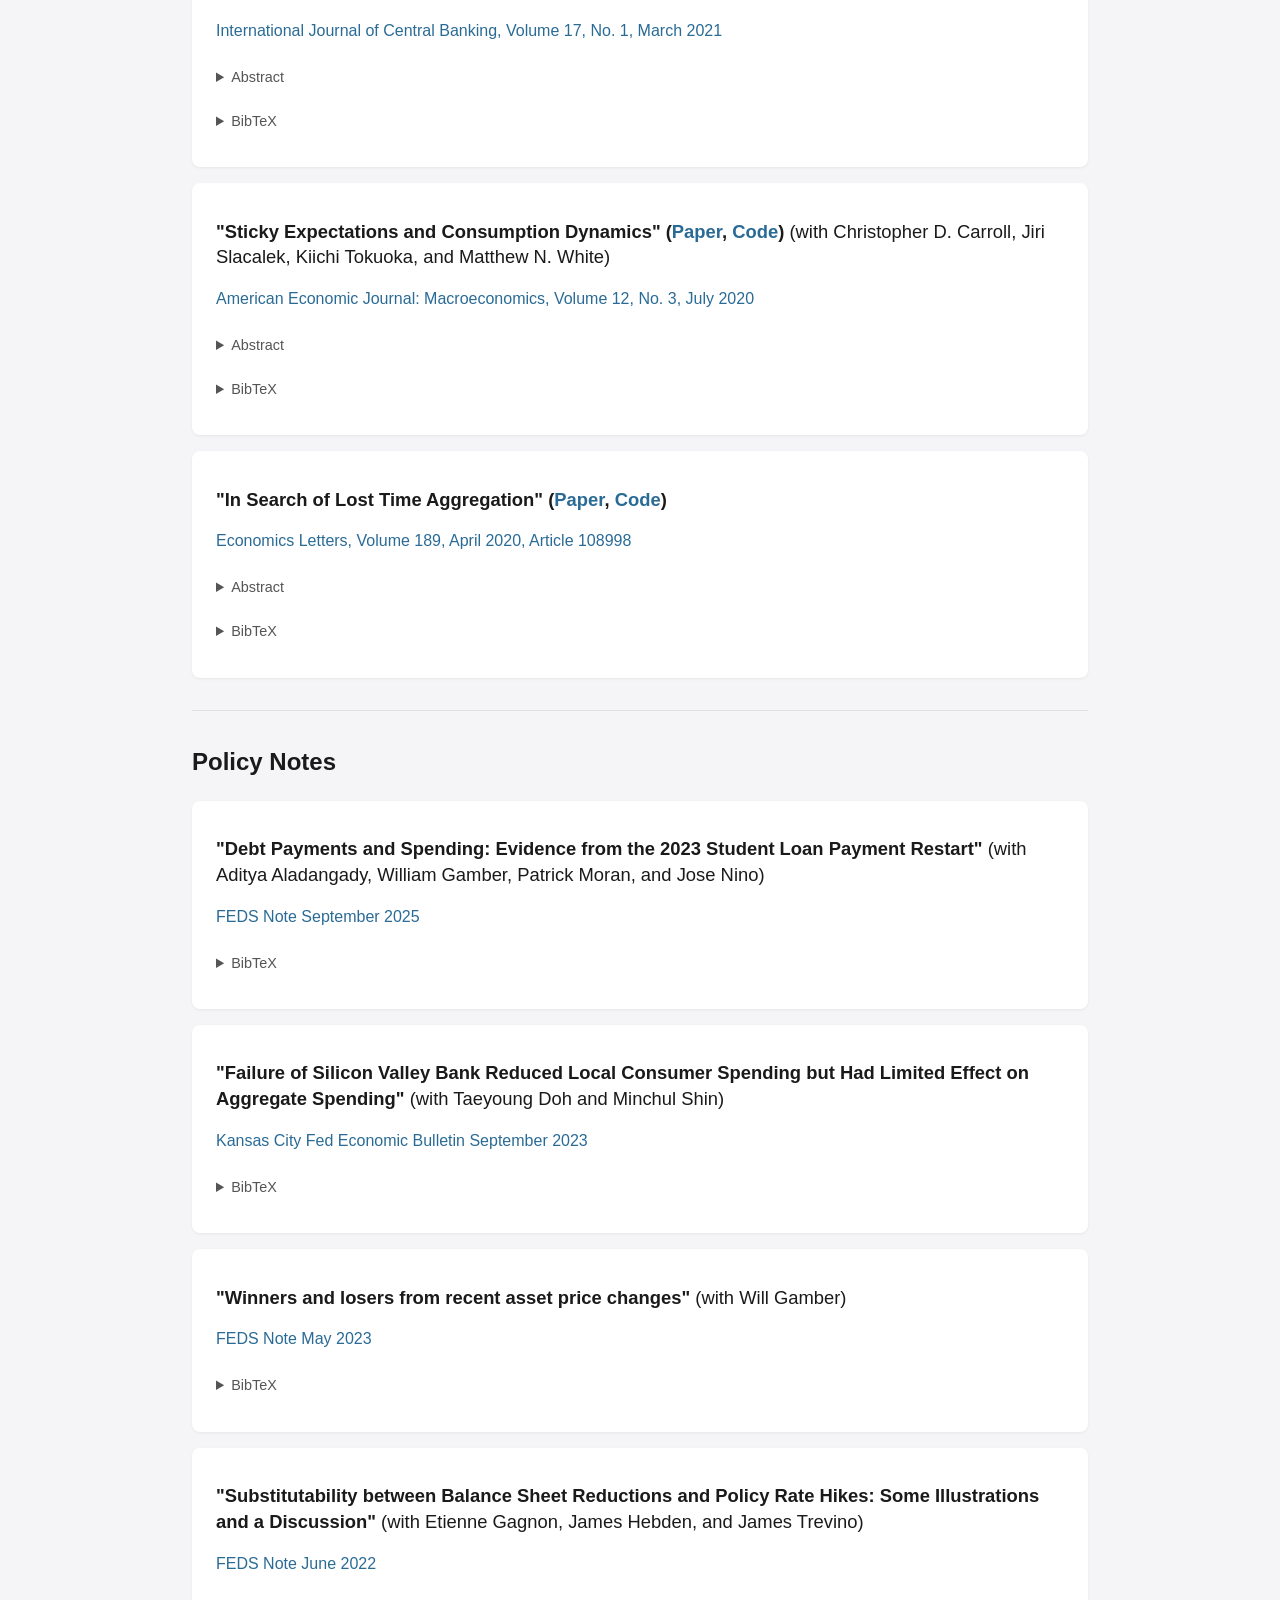
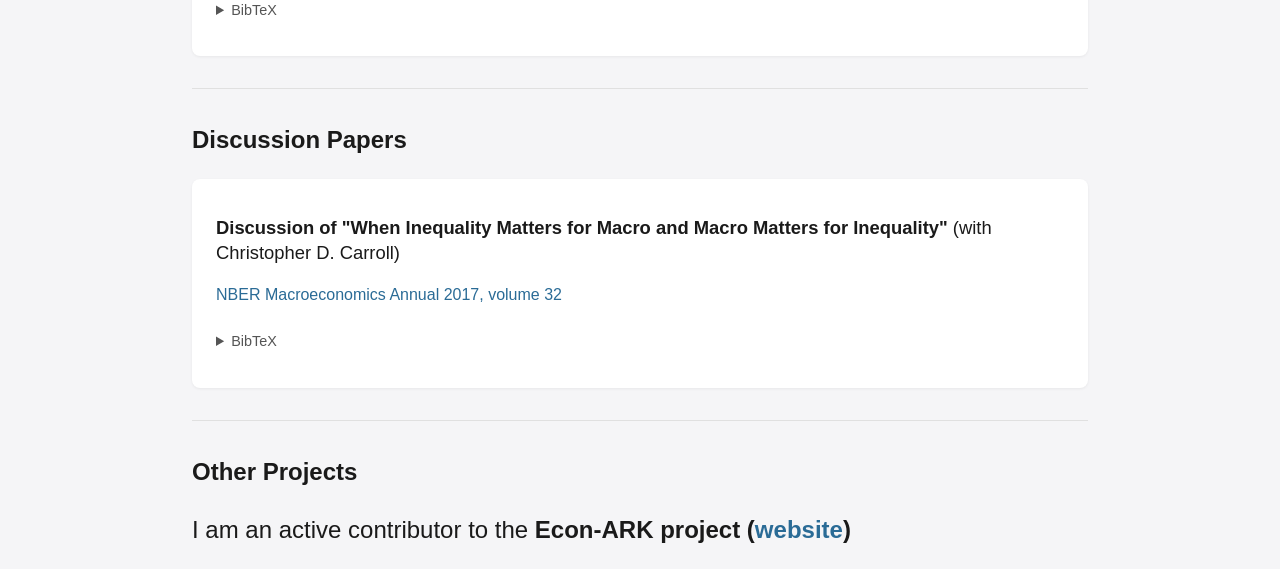
==== commit 5709650e: "Tidy paper listing markup Encyclopedia status note becomes a plain paragraph instead of an empty col" ====
--- a/index.html
+++ b/index.html
@@ -182,9 +182,7 @@
 
             <div class="paper">
                 <h2>"Income Shocks and Their Transmission into Consumption" (<a href="https://www.federalreserve.gov/econres/feds/files/2024038pap.pdf">FEDS Working Paper</a>) <span class="coauthors">(with Alexandros Theloudis)</span></h2>
-                <details>
-                    <summary class="tab">This review will appear in the Encyclopedia of Consumption.</summary>
-                </details>
+                <p>This review will appear in the Encyclopedia of Consumption.</p>
     <details>
         <summary class="tab">BibTeX</summary>
     <pre class="bibtex-content" id="bibtex-crawley2024income"></pre>
@@ -250,7 +248,7 @@
     </details>
             </div>
             <div class="paper">
-                <h2>"In Search of Lost Time Aggregation" (<a href="InSearchOfLostTime.pdf">Paper</a>, <a href="https://github.com/edmundcrawley/BPP_PSID_TimeAgg">Code</a>) <span class="coauthors"></span></h2>
+                <h2>"In Search of Lost Time Aggregation" (<a href="InSearchOfLostTime.pdf">Paper</a>, <a href="https://github.com/edmundcrawley/BPP_PSID_TimeAgg">Code</a>)</h2>
                 <p><a href="https://doi.org/10.1016/j.econlet.2020.108998">Economics Letters, Volume 189, April 2020, Article 108998</a></p>
                 <details>
                     <summary class="tab">Abstract</summary>
@@ -313,7 +311,7 @@
         <h2>Discussion Papers</h2>
         <div class="discussion-papers">
             <div class="paper">
-            <h2>Discussion of 'When Inequality Matters for Macro and Macro Matters for Inequality' <span class="coauthors">(with Christopher D. Carroll) </span></h2>
+            <h2>Discussion of "When Inequality Matters for Macro and Macro Matters for Inequality" <span class="coauthors">(with Christopher D. Carroll)</span></h2>
                 <p><a href="https://doi.org/10.1086/696047">NBER Macroeconomics Annual 2017, volume 32</a></p>
     <details>
         <summary class="tab">BibTeX</summary>
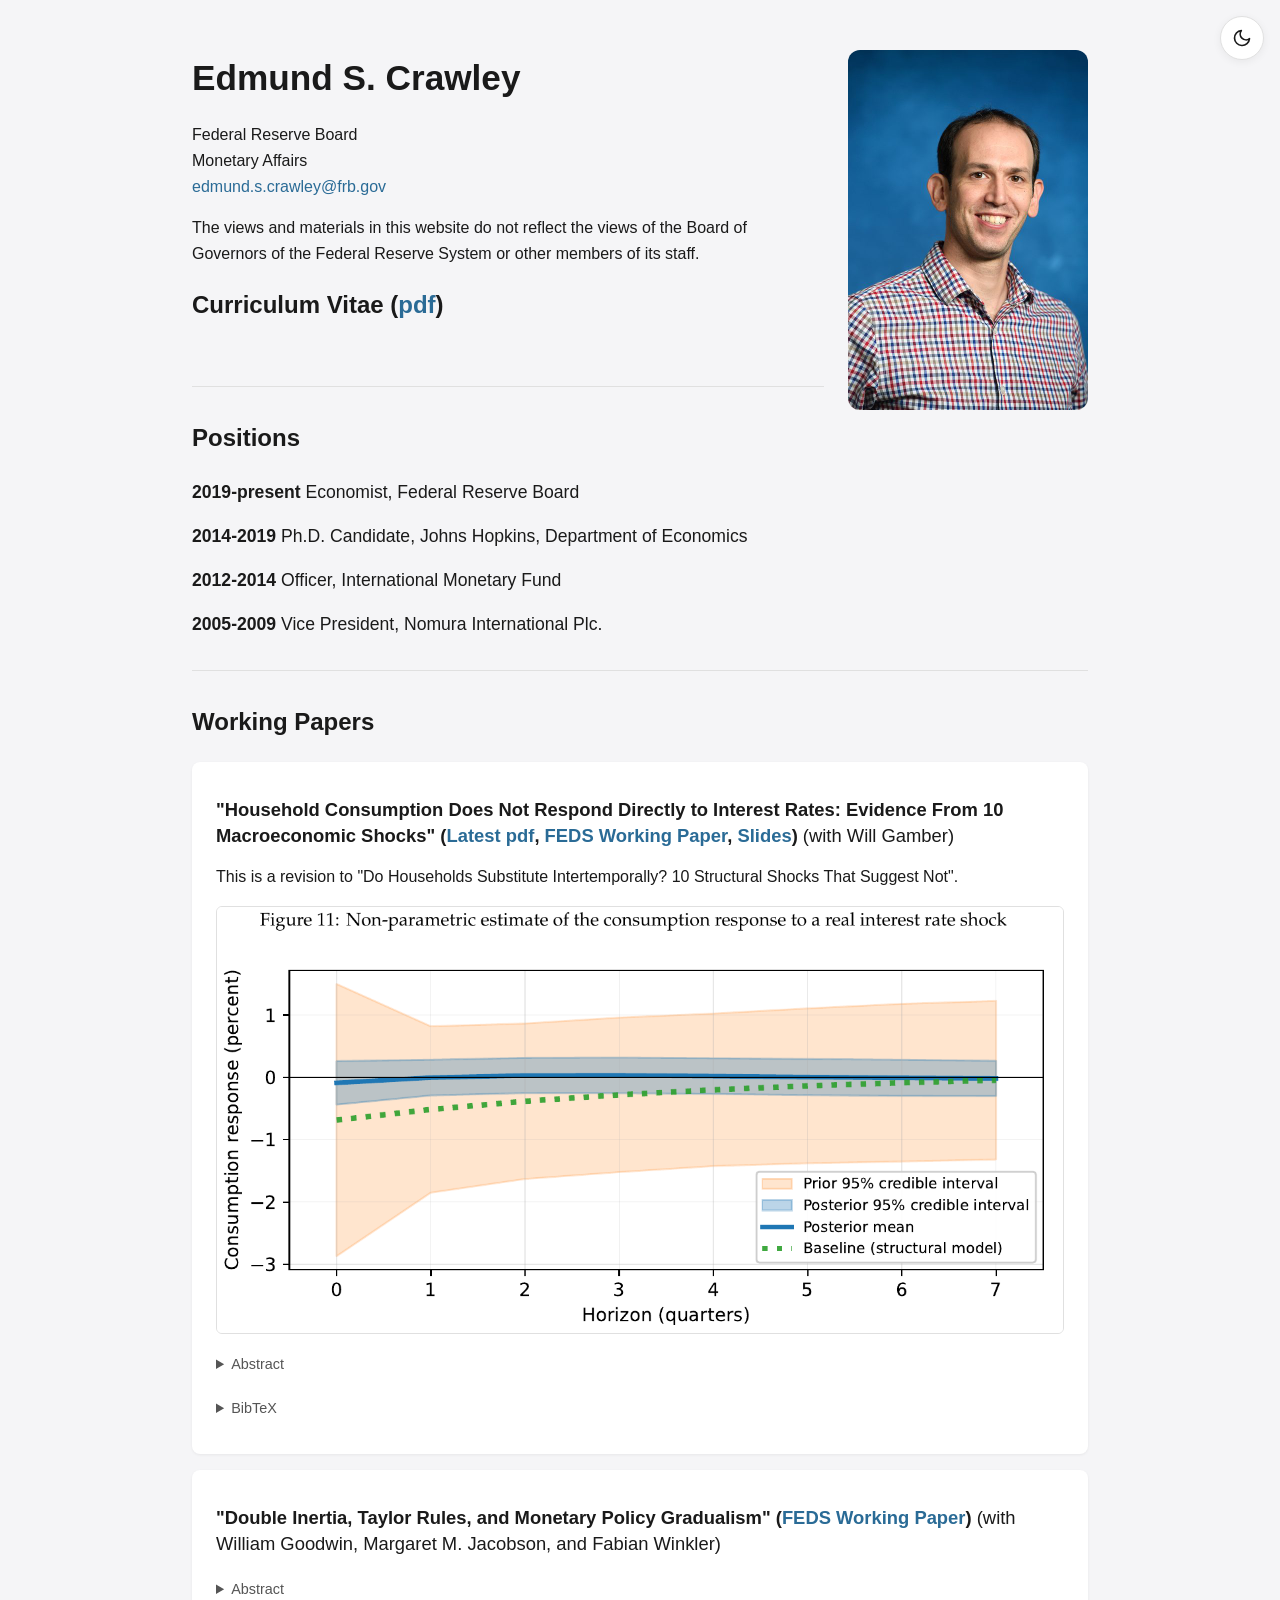
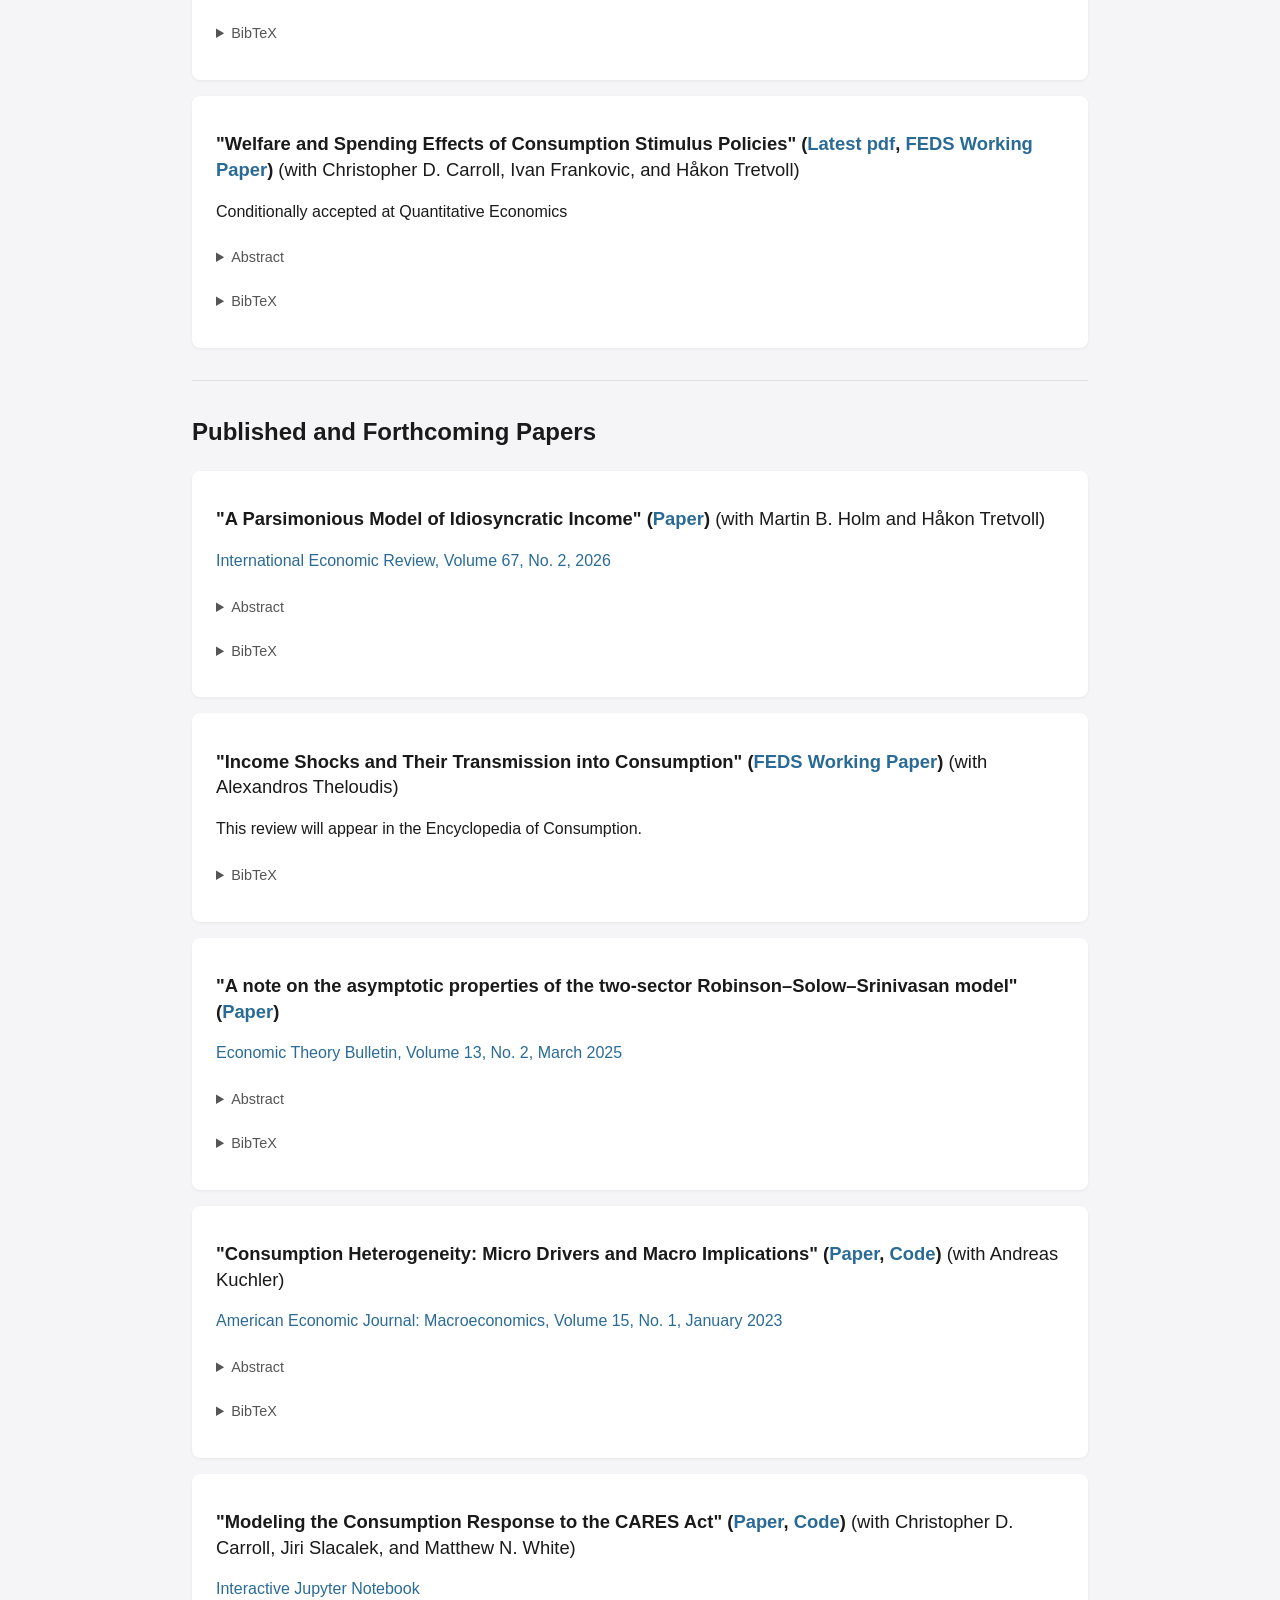
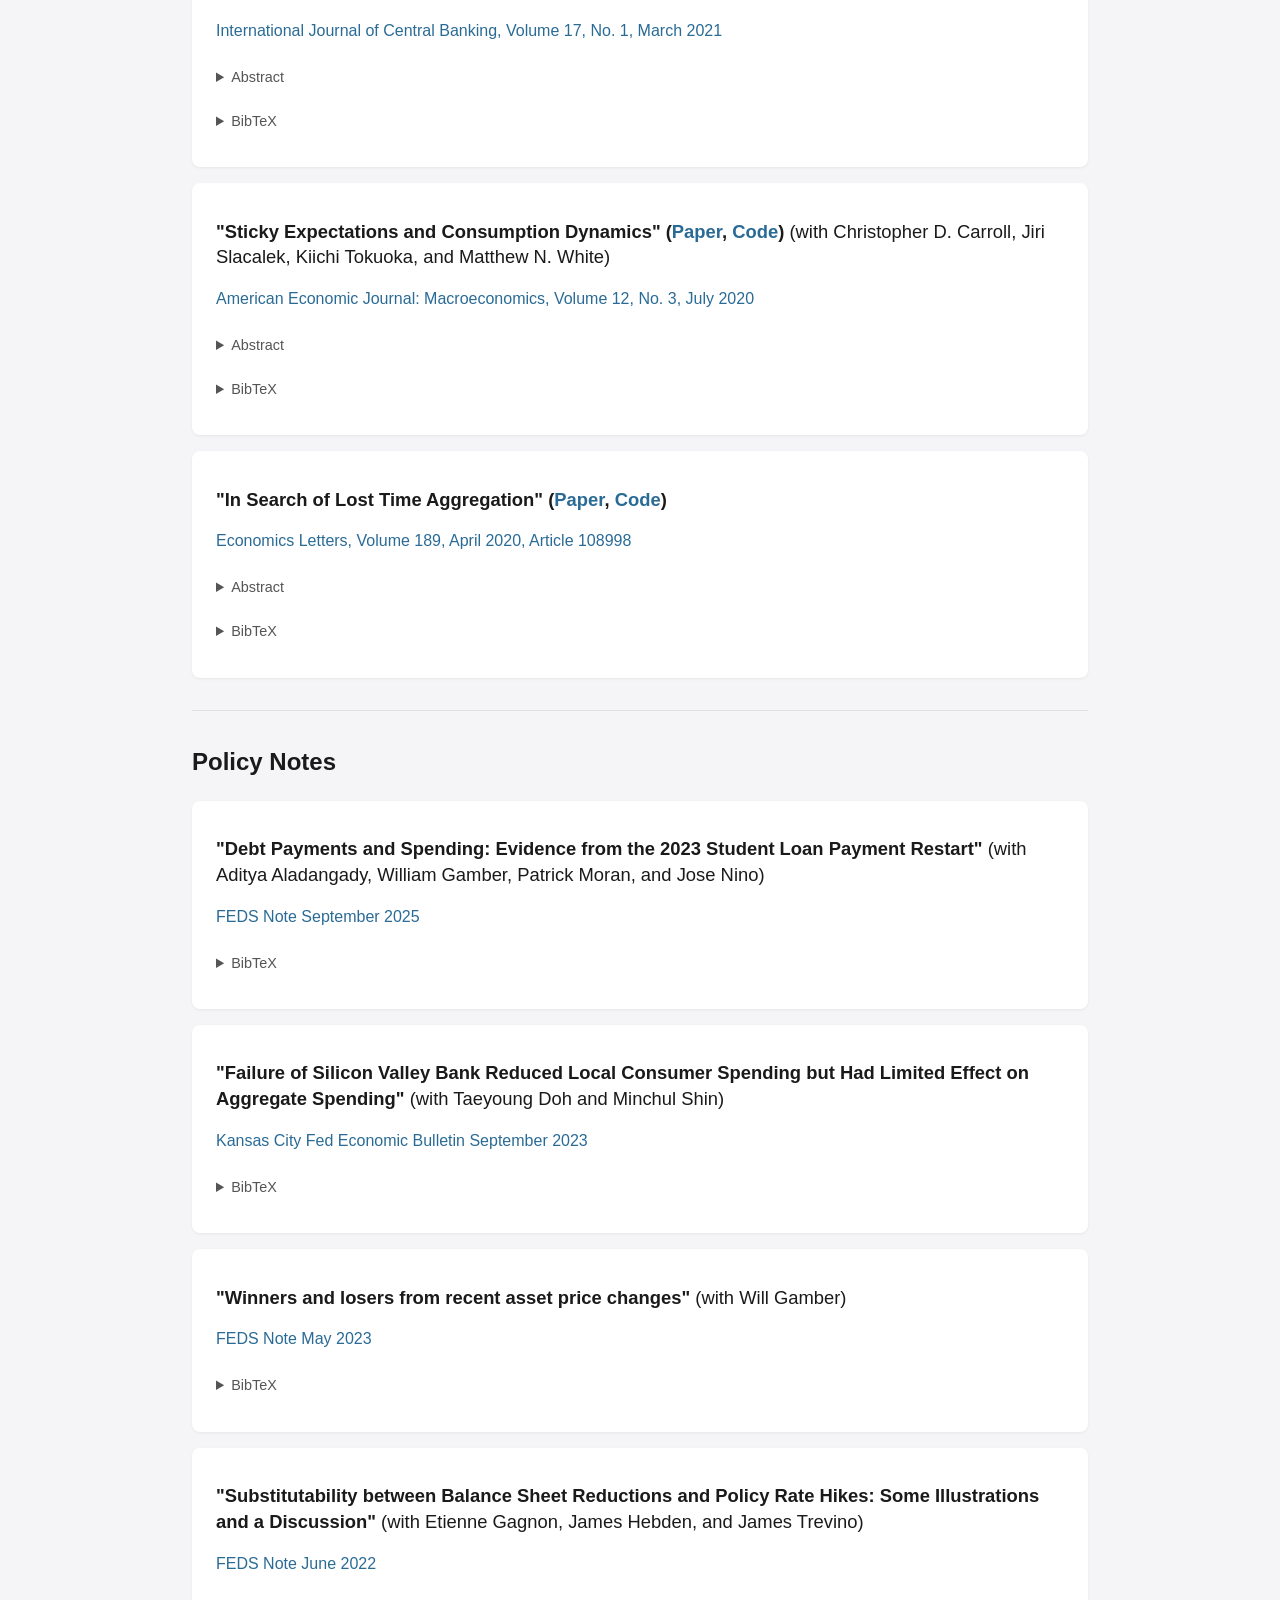
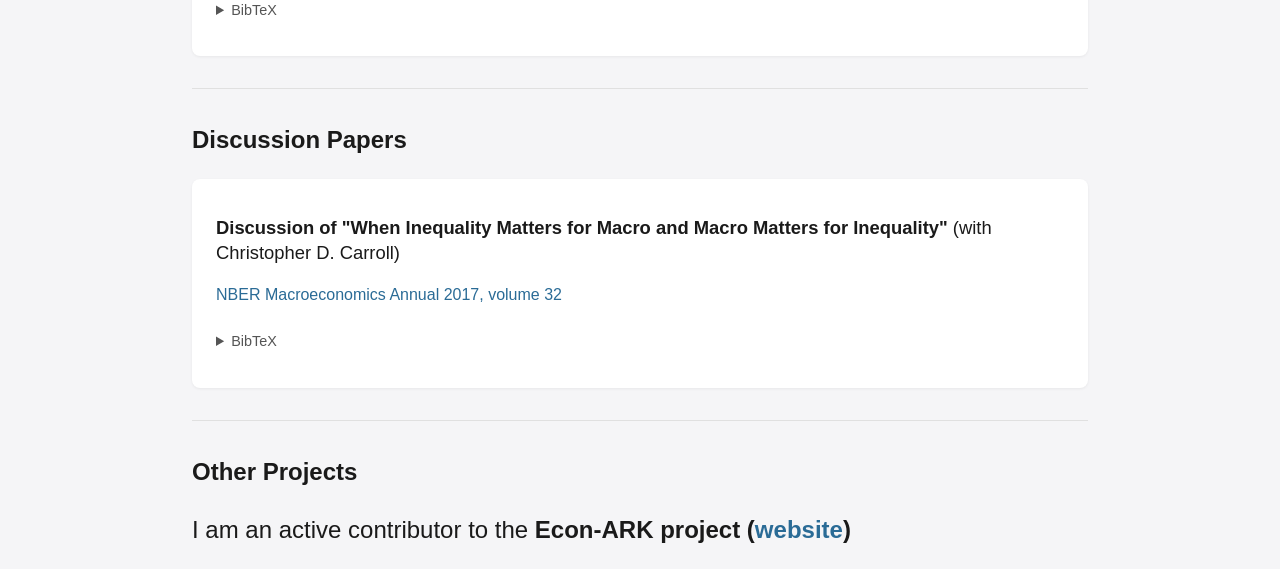
==== commit 6f3c9ce5: "Add slides link for Ten Shocks paper Co-Authored-By: Claude <noreply@anthropic.com>" ====
--- a/index.html
+++ b/index.html
@@ -60,14 +60,8 @@
         })();
     </script>
 
-    <!-- Analytics -->
-    <script async src="https://www.googletagmanager.com/gtag/js?id=UA-119889944-1"></script>
-    <script>
-        window.dataLayer = window.dataLayer || [];
-        function gtag(){dataLayer.push(arguments);}
-        gtag('js', new Date());
-        gtag('config', 'UA-119889944-1');
-    </script>
+    <!-- Analytics (GoatCounter) -->
+    <script data-goatcounter="https://edmundcrawley.goatcounter.com/count" async src="//gc.zgo.at/count.js"></script>
 </head>
 
 
@@ -122,7 +116,7 @@
         <h2>Working Papers</h2>
         <div class="papers-list">
             <div class="paper">
-                <h2>"Household Consumption Does Not Respond Directly to Interest Rates: Evidence From 10 Macroeconomic Shocks" (<a href="tenshocks.pdf">Latest pdf</a>, <a href="https://www.federalreserve.gov/econres/feds/household-consumption-does-not-respond-directly-to-interest-rates.htm">FEDS Working Paper</a>) <span class="coauthors">(with Will Gamber)</span></h2>
+                <h2>"Household Consumption Does Not Respond Directly to Interest Rates: Evidence From 10 Macroeconomic Shocks" (<a href="tenshocks.pdf">Latest pdf</a>, <a href="https://www.federalreserve.gov/econres/feds/household-consumption-does-not-respond-directly-to-interest-rates.htm">FEDS Working Paper</a>, <a href="tenshocks-slides.html">Slides</a>) <span class="coauthors">(with Will Gamber)</span></h2>
                 <p>This is a revision to "Do Households Substitute Intertemporally? 10 Structural Shocks That Suggest Not".</p>
                 <img src="figure11.png" alt="Figure 11: Non-parametric estimate of the consumption response to a real interest rate shock" class="paper-figure" loading="lazy">
                 <details>
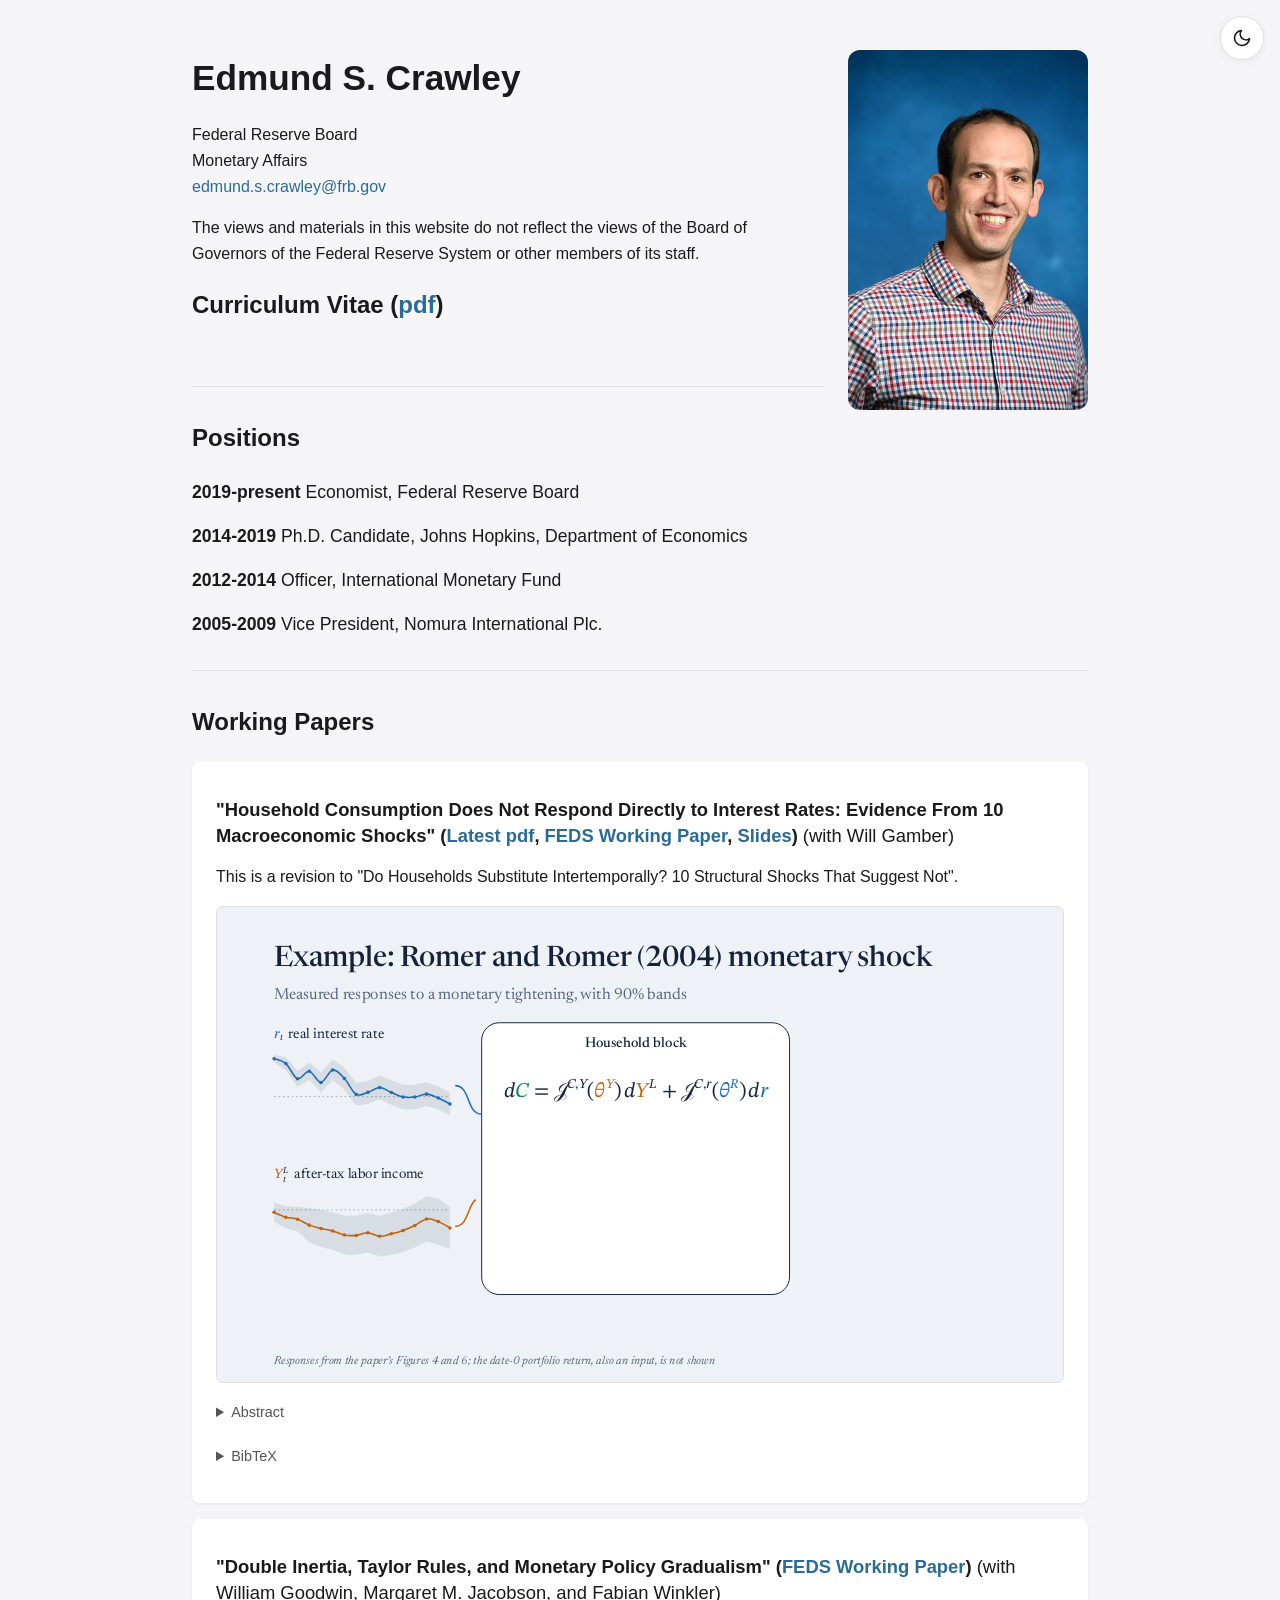
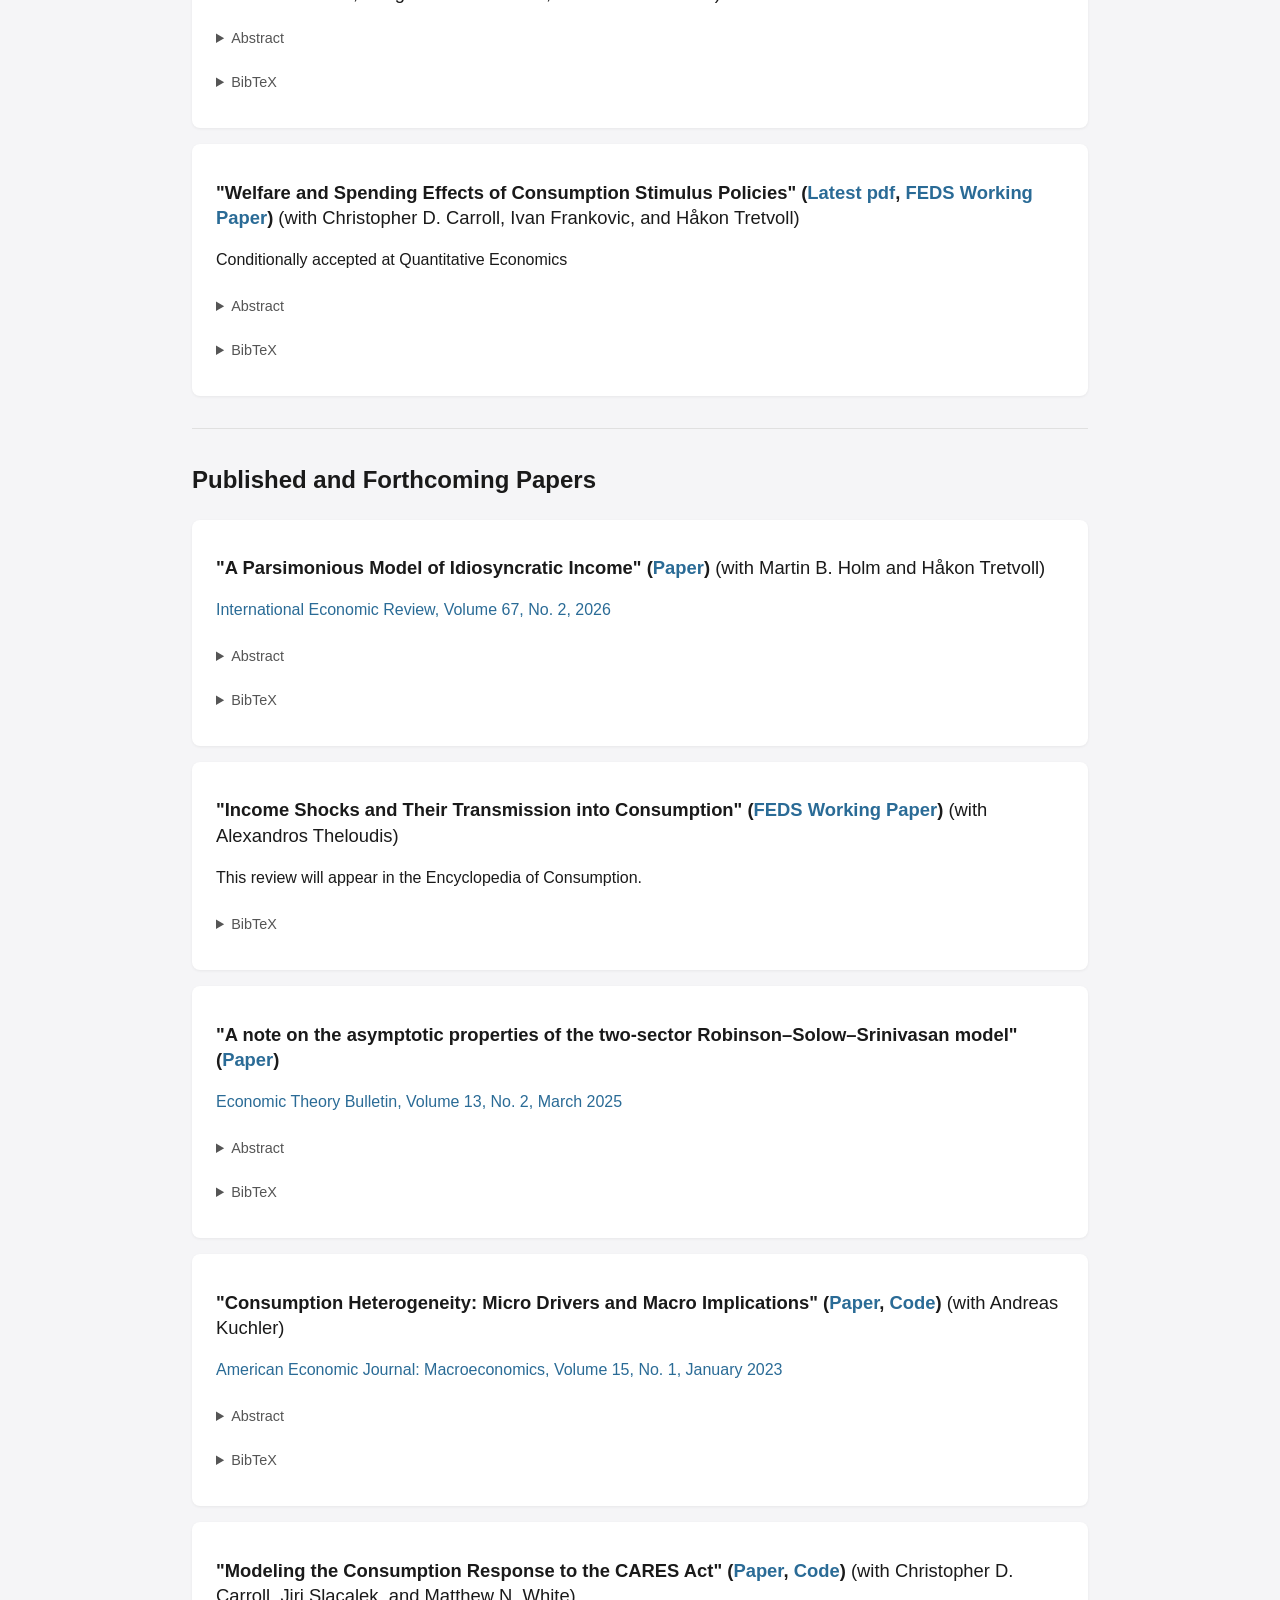
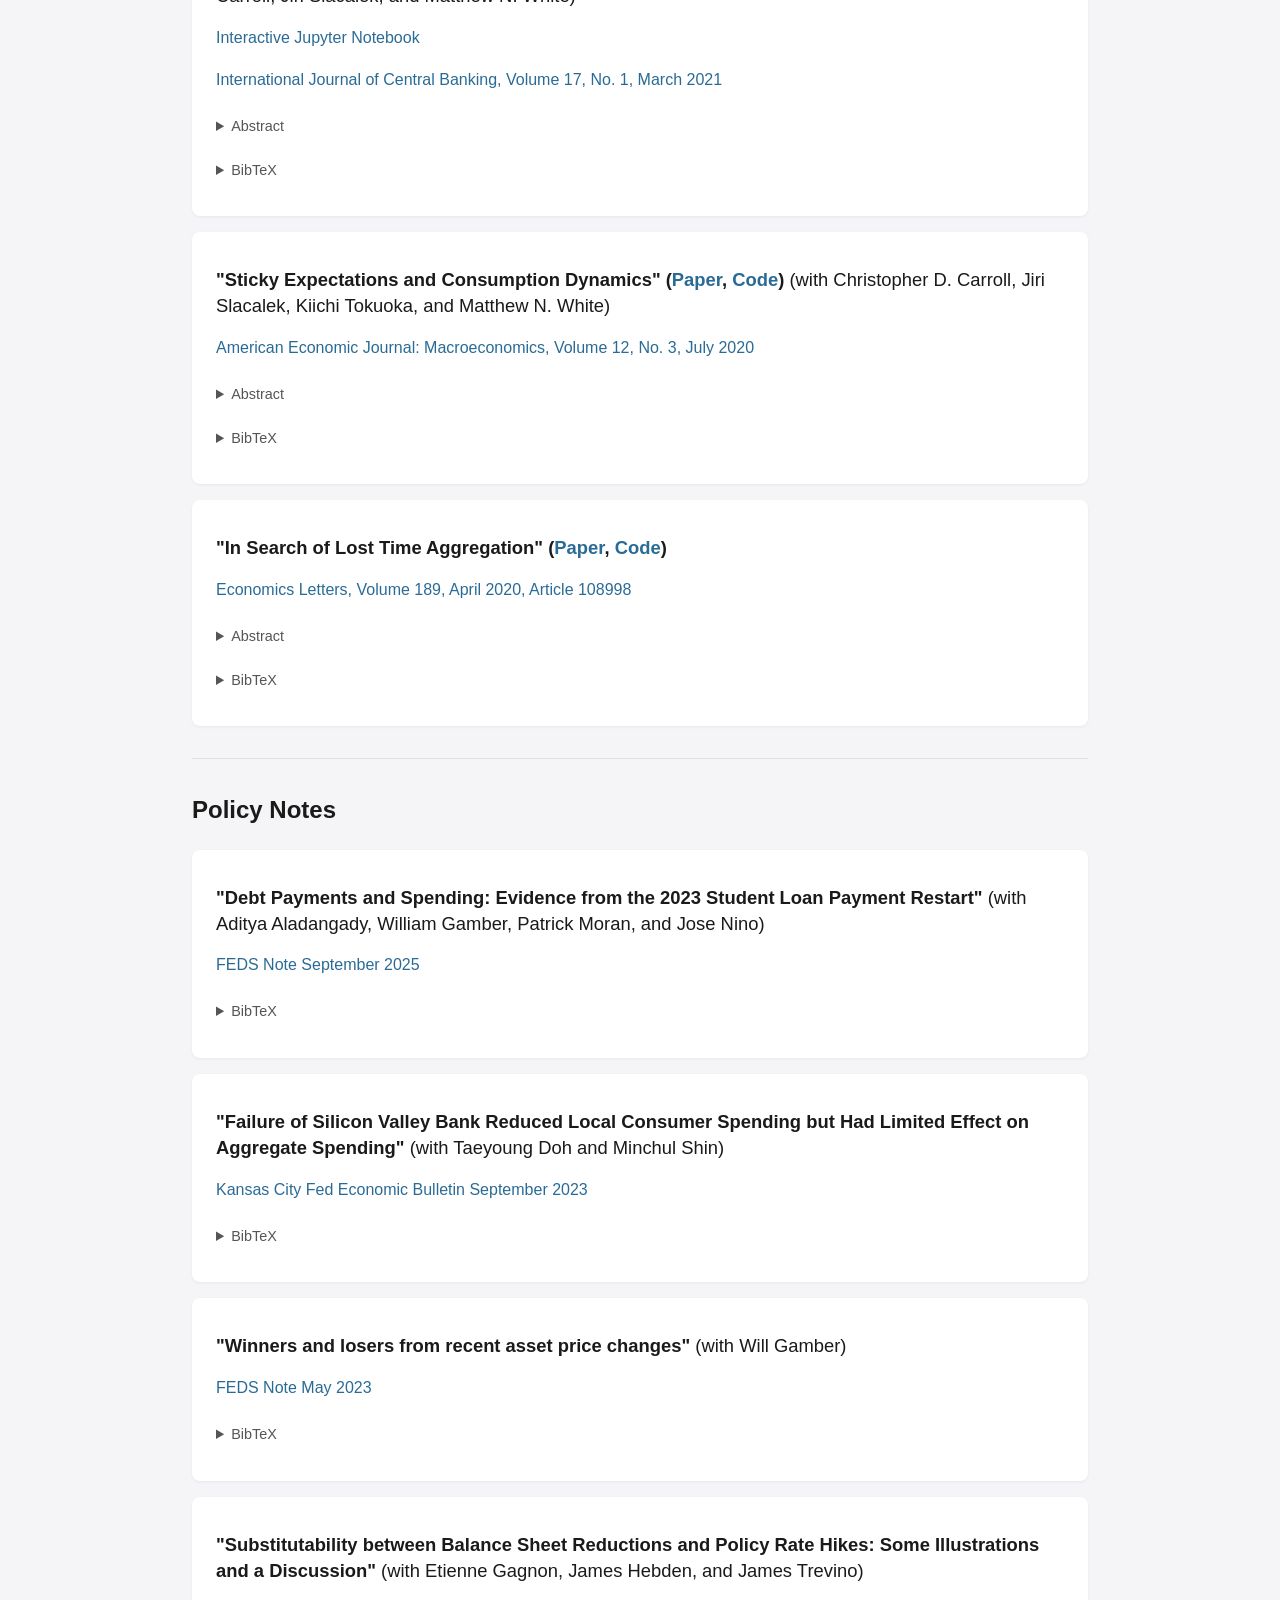
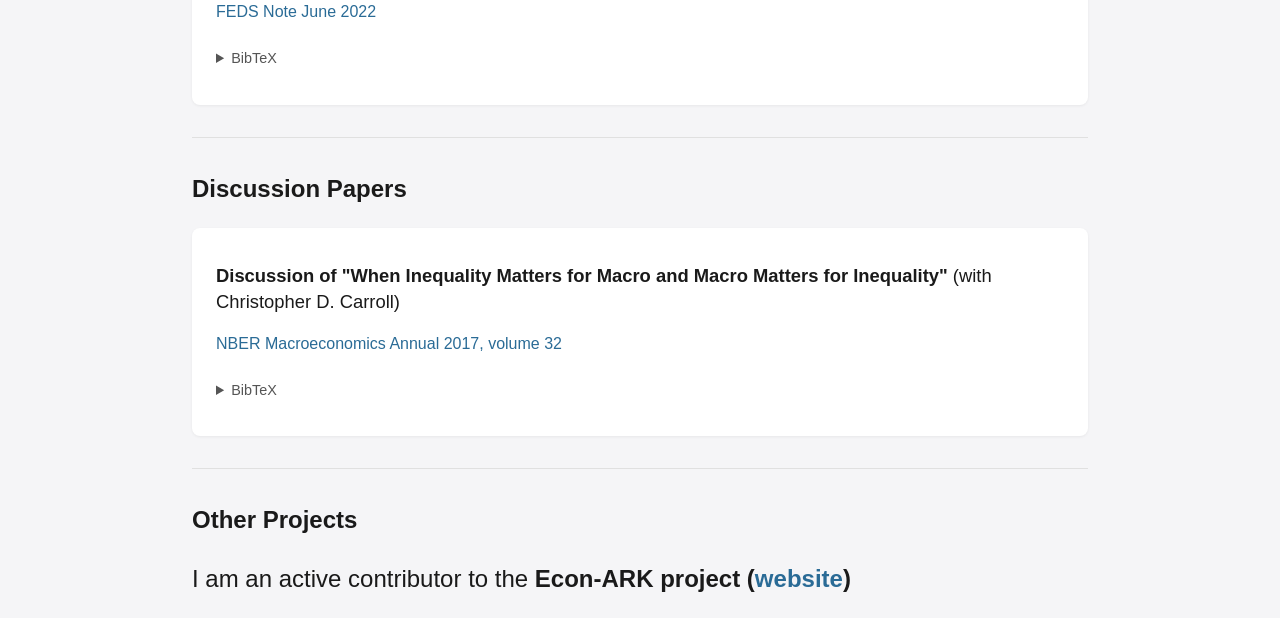
==== commit b87c8c1d: "Show animated slide 10 for the Ten Shocks paper on the homepage Replace figure11.png with a looping " ====
--- a/index.html
+++ b/index.html
@@ -118,7 +118,7 @@
             <div class="paper">
                 <h2>"Household Consumption Does Not Respond Directly to Interest Rates: Evidence From 10 Macroeconomic Shocks" (<a href="tenshocks.pdf">Latest pdf</a>, <a href="https://www.federalreserve.gov/econres/feds/household-consumption-does-not-respond-directly-to-interest-rates.htm">FEDS Working Paper</a>, <a href="tenshocks-slides.html">Slides</a>) <span class="coauthors">(with Will Gamber)</span></h2>
                 <p>This is a revision to "Do Households Substitute Intertemporally? 10 Structural Shocks That Suggest Not".</p>
-                <img src="figure11.png" alt="Figure 11: Non-parametric estimate of the consumption response to a real interest rate shock" class="paper-figure" loading="lazy">
+                <a href="tenshocks-slides.html#10" class="slide-embed-link" aria-label="Open the slides at this example"><iframe data-src="tenshocks-slides.html?embed=10" title="Animated slide: Romer and Romer (2004) monetary shock example" class="paper-figure slide-embed" tabindex="-1"></iframe></a>
                 <details>
                     <summary class="tab">Abstract</summary>
                     <p class="tab">We estimate how much household spending responds directly to changes in interest rates. We develop a Bayesian procedure that uses the empirical impulse responses to macroeconomic shocks to discipline the consumer block of a HANK model. The procedure can be applied shock-by-shock or pooled jointly. We apply this method in two ways using 10 macroeconomic shocks: a structural model with sticky expectations over both income and interest rates, and a non-parametric estimation of the consumption-to-interest-rate Jacobian. We find no evidence that households respond directly to interest rates at any horizon, leaving essentially no role for a direct interest rate channel.</p>
@@ -413,6 +413,17 @@
         document.querySelectorAll('.paper').forEach(function(paper) {
             observer.observe(paper);
         });
+
+        // The animated slide embeds the whole 1 MB deck, so load it only after the page itself has loaded
+        window.addEventListener('load', function() {
+            var start = function() {
+                document.querySelectorAll('iframe[data-src]').forEach(function(f) {
+                    f.src = f.getAttribute('data-src');
+                });
+            };
+            if ('requestIdleCallback' in window) requestIdleCallback(start, { timeout: 2000 });
+            else setTimeout(start, 500);
+        });
     </script>
 </body>
 </html>
--- a/style.css
+++ b/style.css
@@ -177,6 +177,21 @@
 
 [data-theme="dark"] .paper-figure {
     filter: invert(1) hue-rotate(180deg);
+}
+
+/* Animated slide preview: the iframe follows the site theme itself, so no invert filter */
+.slide-embed-link {
+    display: block;
+}
+
+.paper-figure.slide-embed {
+    width: 100%;
+    aspect-ratio: 16 / 9;
+    pointer-events: none;
+}
+
+[data-theme="dark"] .paper-figure.slide-embed {
+    filter: none;
 }
 
 /* ==========================================================================
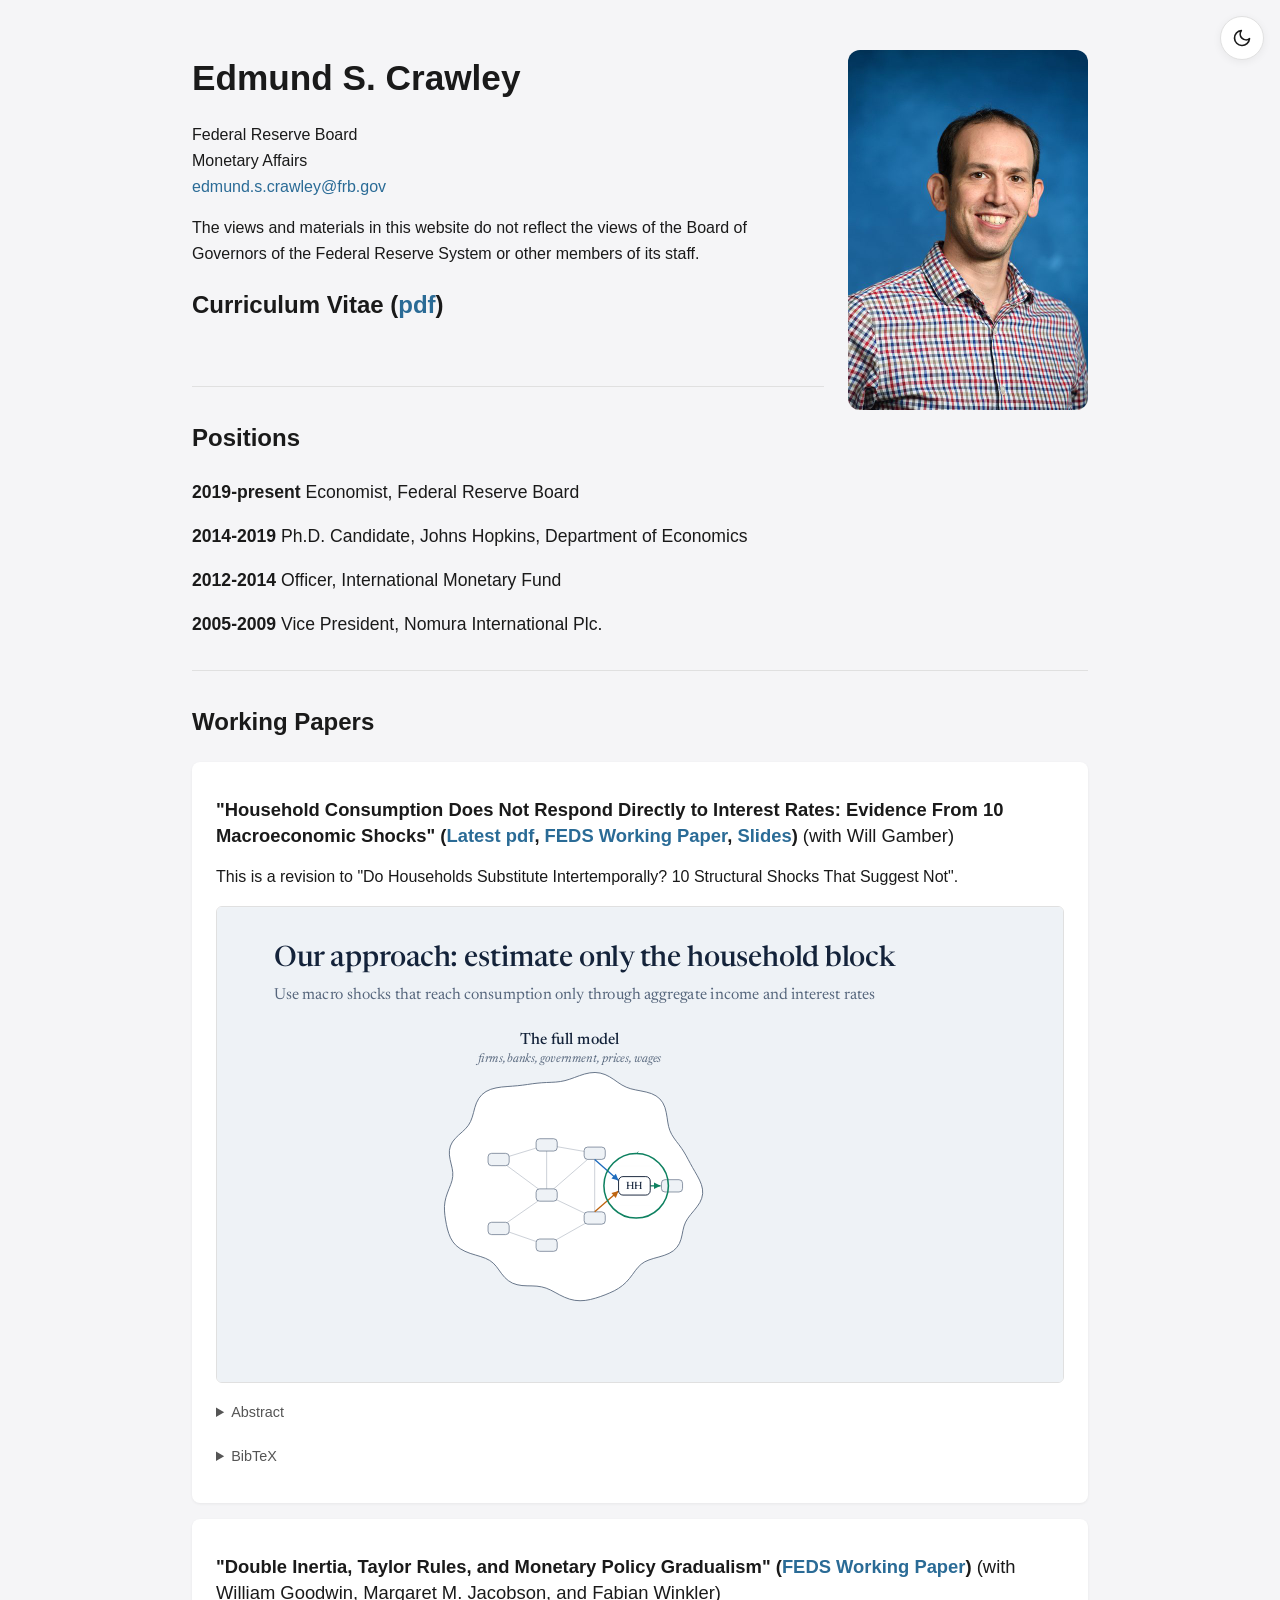
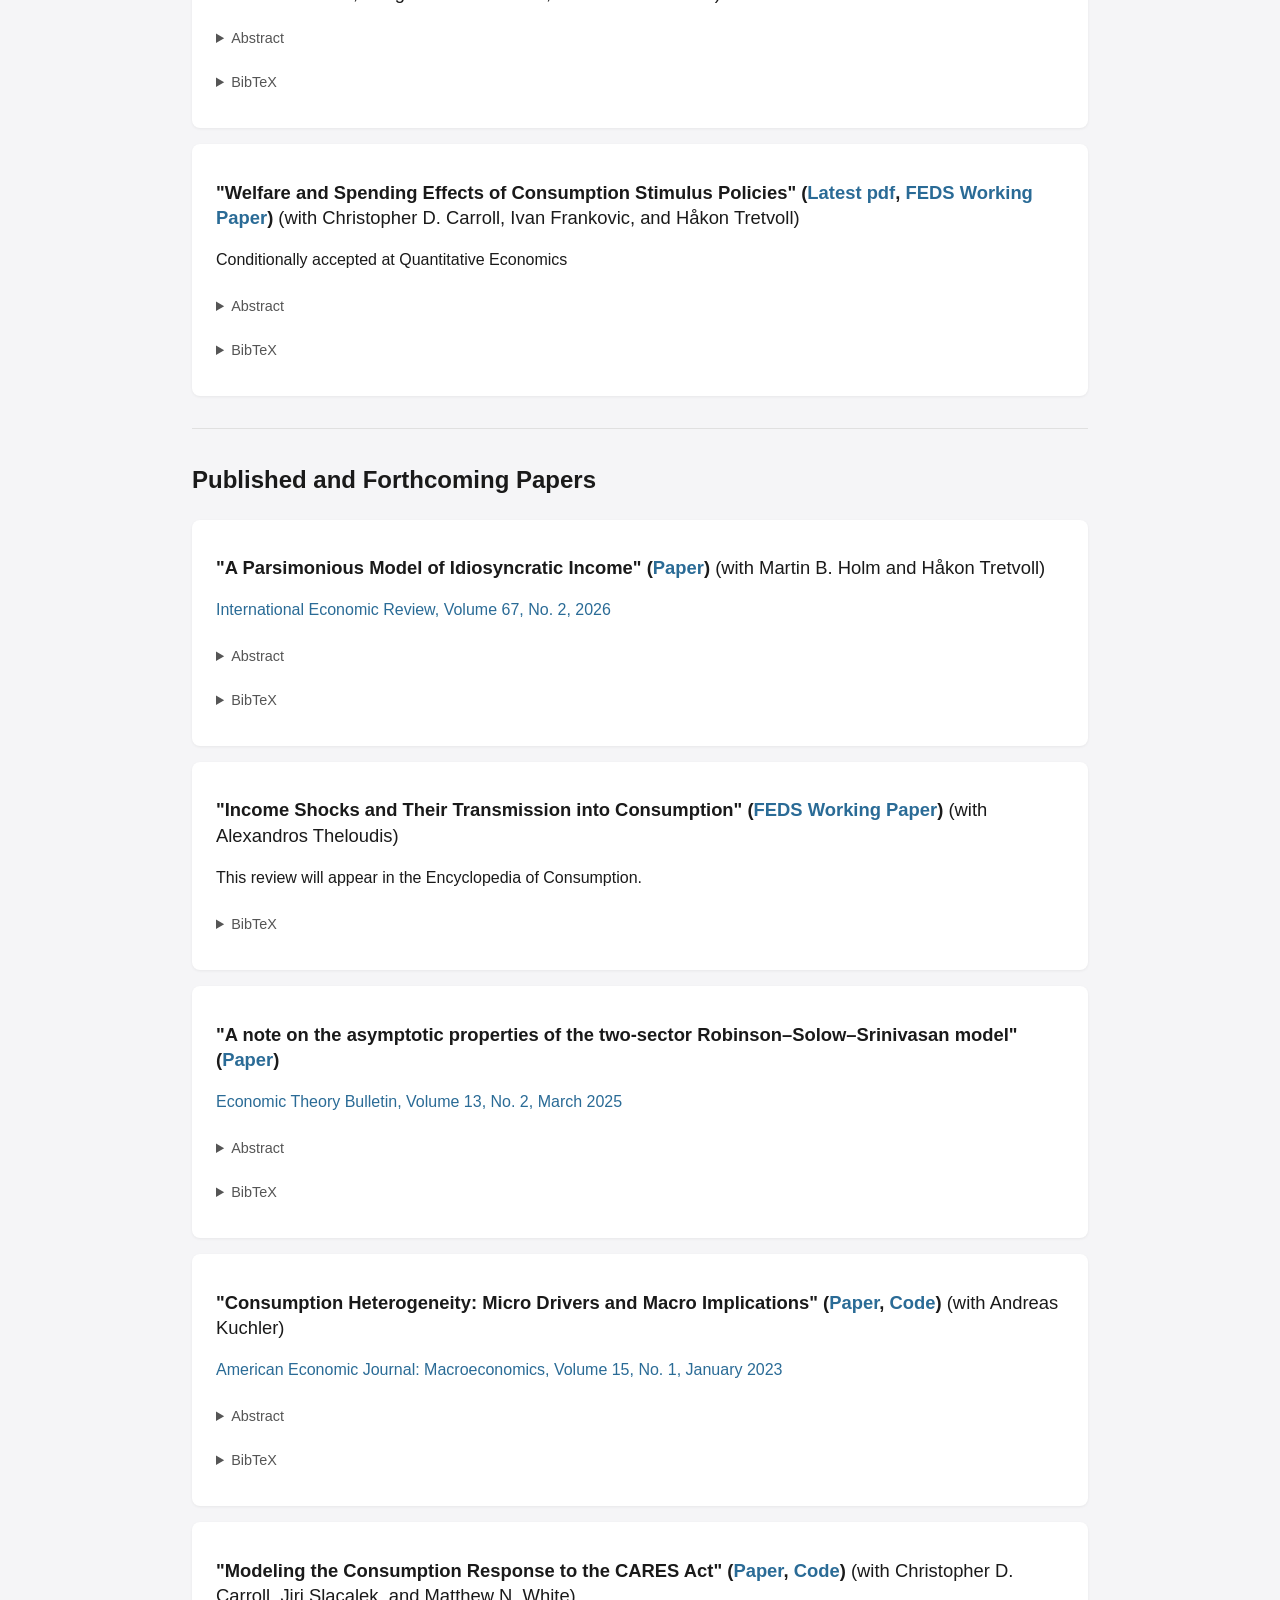
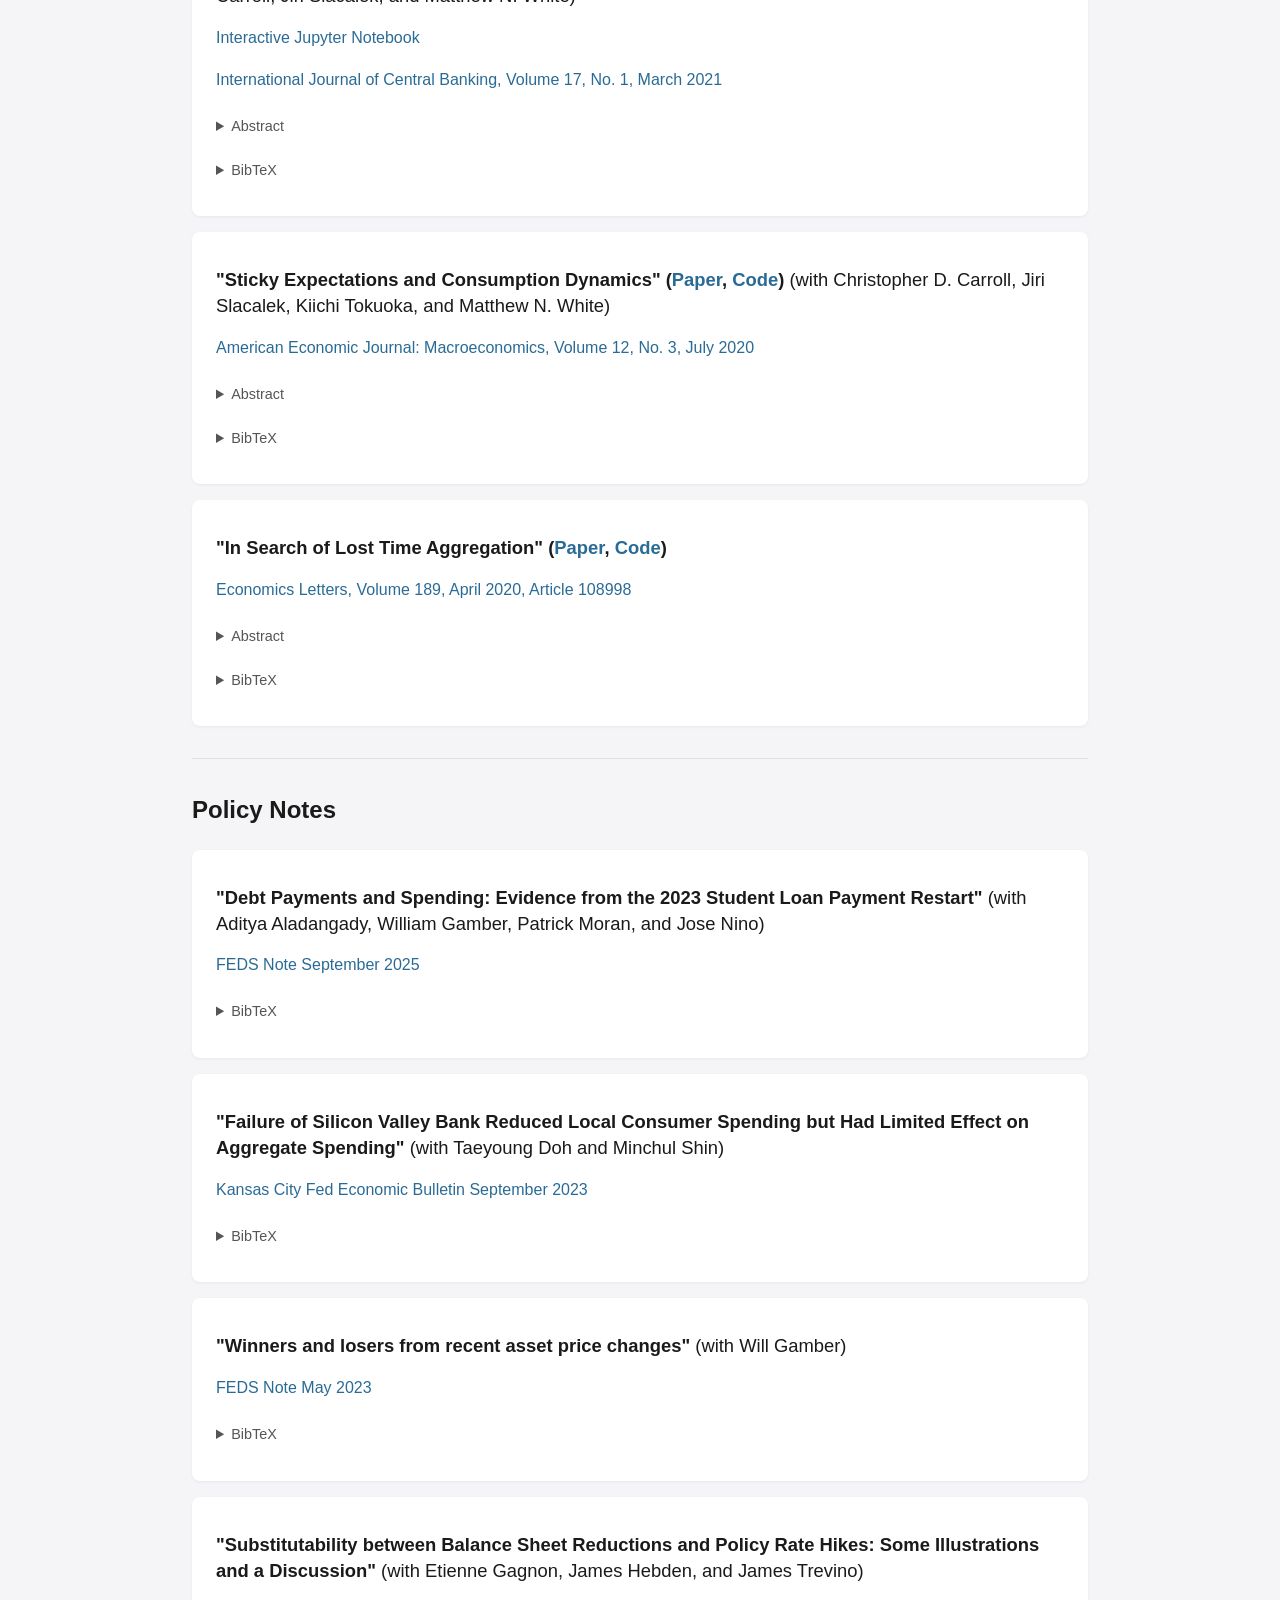
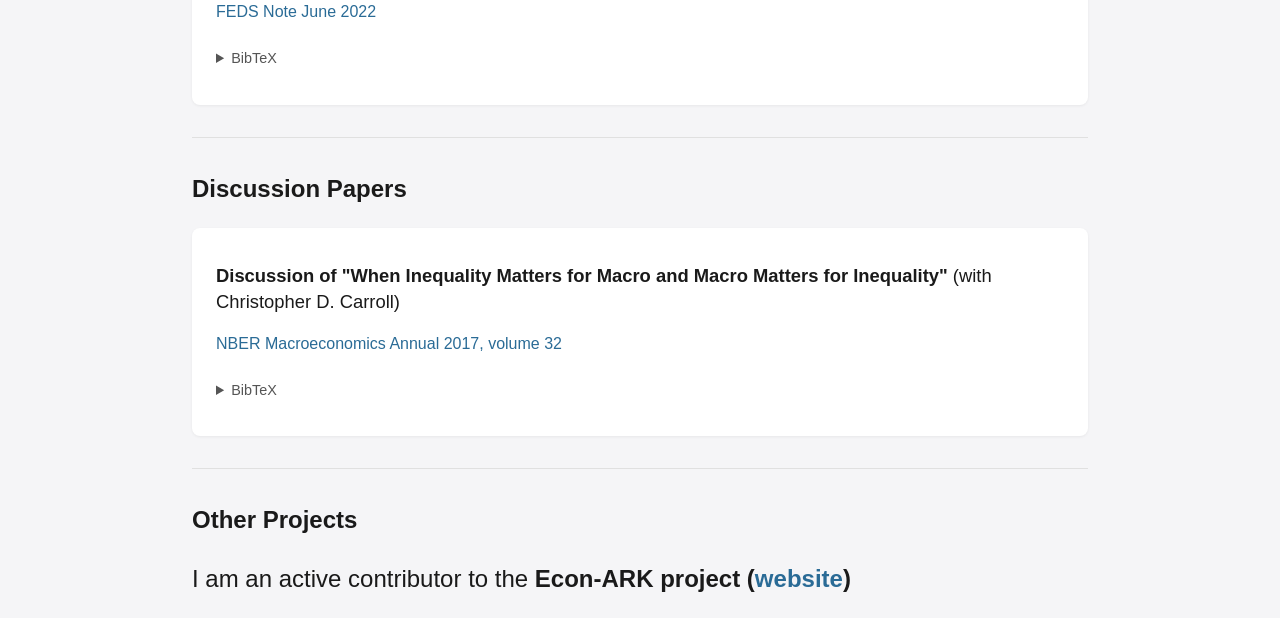
==== commit d0acf3fe: "Animate slides 3, 4 and the ten-shock grid on the homepage The homepage embed now plays slide 3's fi" ====
--- a/index.html
+++ b/index.html
@@ -118,7 +118,7 @@
             <div class="paper">
                 <h2>"Household Consumption Does Not Respond Directly to Interest Rates: Evidence From 10 Macroeconomic Shocks" (<a href="tenshocks.pdf">Latest pdf</a>, <a href="https://www.federalreserve.gov/econres/feds/household-consumption-does-not-respond-directly-to-interest-rates.htm">FEDS Working Paper</a>, <a href="tenshocks-slides.html">Slides</a>) <span class="coauthors">(with Will Gamber)</span></h2>
                 <p>This is a revision to "Do Households Substitute Intertemporally? 10 Structural Shocks That Suggest Not".</p>
-                <a href="tenshocks-slides.html#10" class="slide-embed-link" aria-label="Open the slides at this example"><iframe data-src="tenshocks-slides.html?embed=10" title="Animated slide: Romer and Romer (2004) monetary shock example" class="paper-figure slide-embed" tabindex="-1"></iframe></a>
+                <a href="tenshocks-slides.html#3" class="slide-embed-link" aria-label="Open the slides"><iframe data-src="tenshocks-slides.html?embed" title="Animated preview of the slides: the household block, and its fit to ten macroeconomic shocks" class="paper-figure slide-embed" tabindex="-1"></iframe></a>
                 <details>
                     <summary class="tab">Abstract</summary>
                     <p class="tab">We estimate how much household spending responds directly to changes in interest rates. We develop a Bayesian procedure that uses the empirical impulse responses to macroeconomic shocks to discipline the consumer block of a HANK model. The procedure can be applied shock-by-shock or pooled jointly. We apply this method in two ways using 10 macroeconomic shocks: a structural model with sticky expectations over both income and interest rates, and a non-parametric estimation of the consumption-to-interest-rate Jacobian. We find no evidence that households respond directly to interest rates at any horizon, leaving essentially no role for a direct interest rate channel.</p>
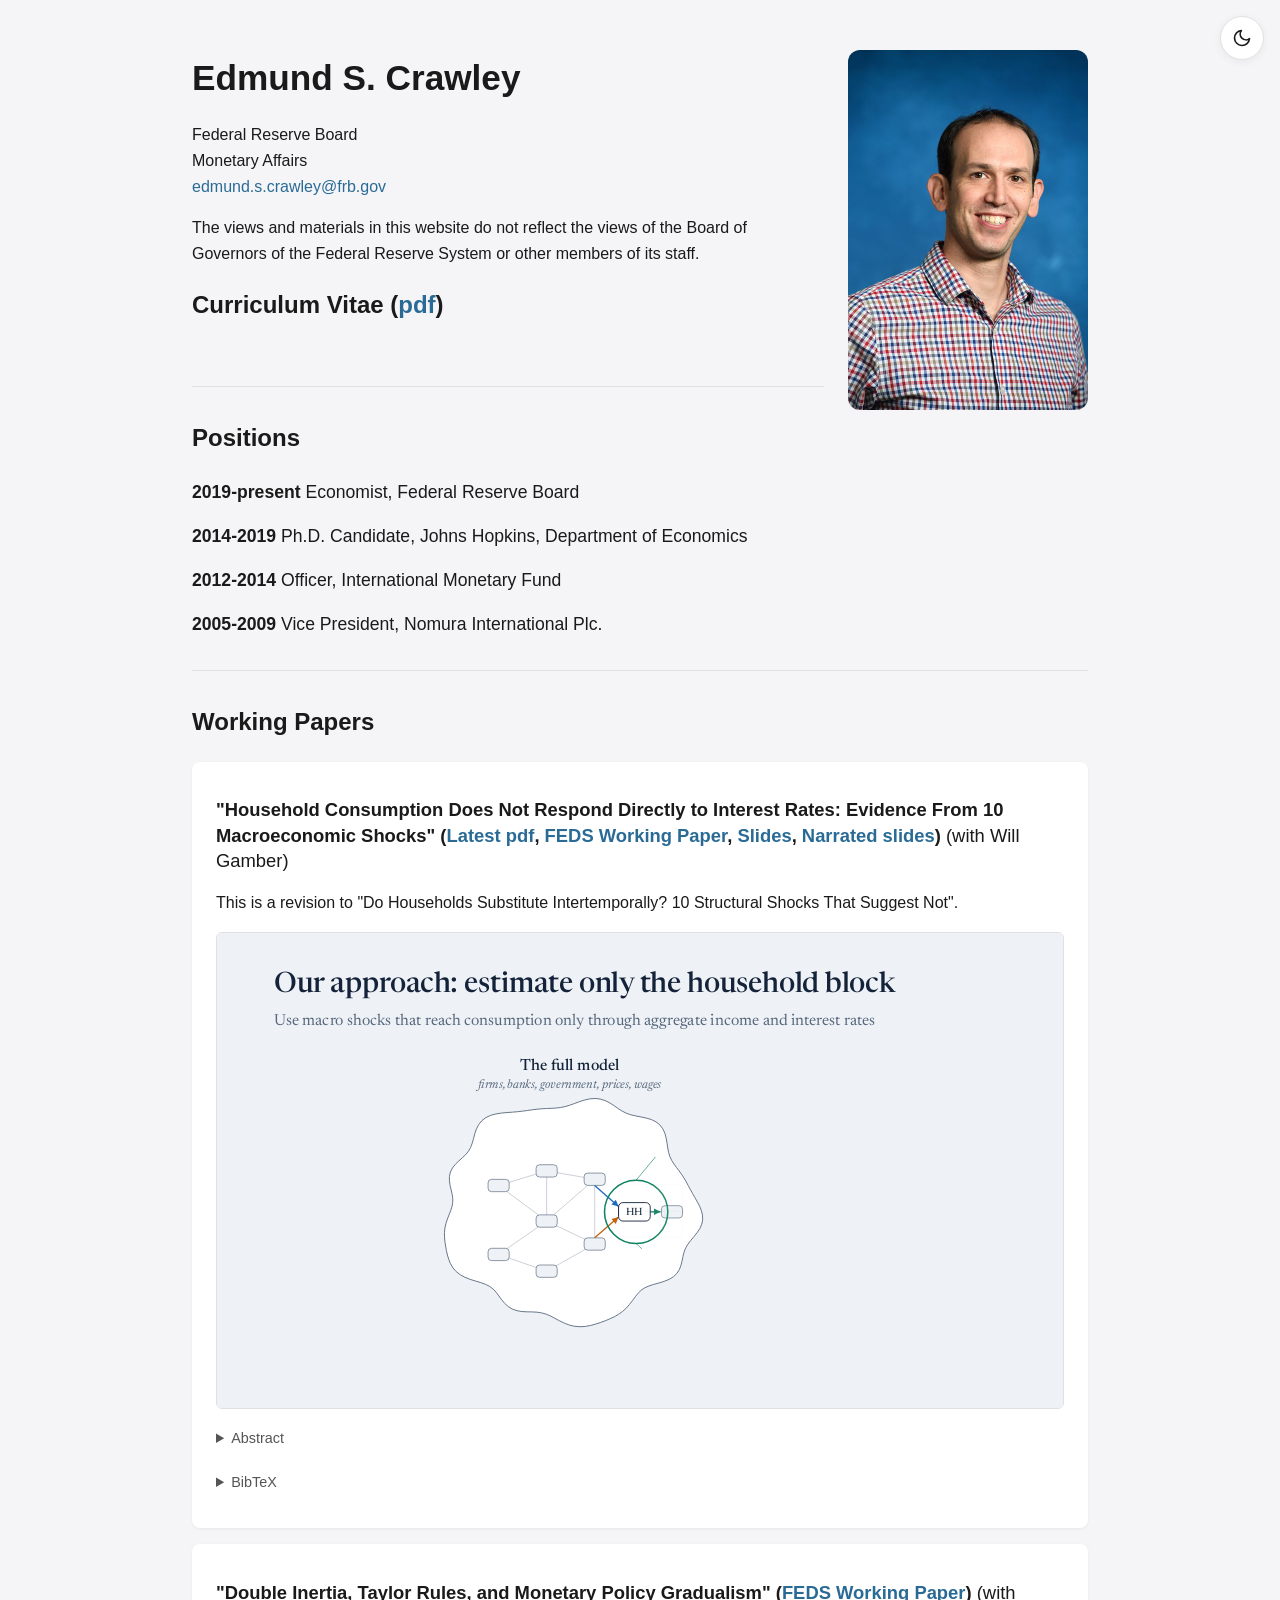
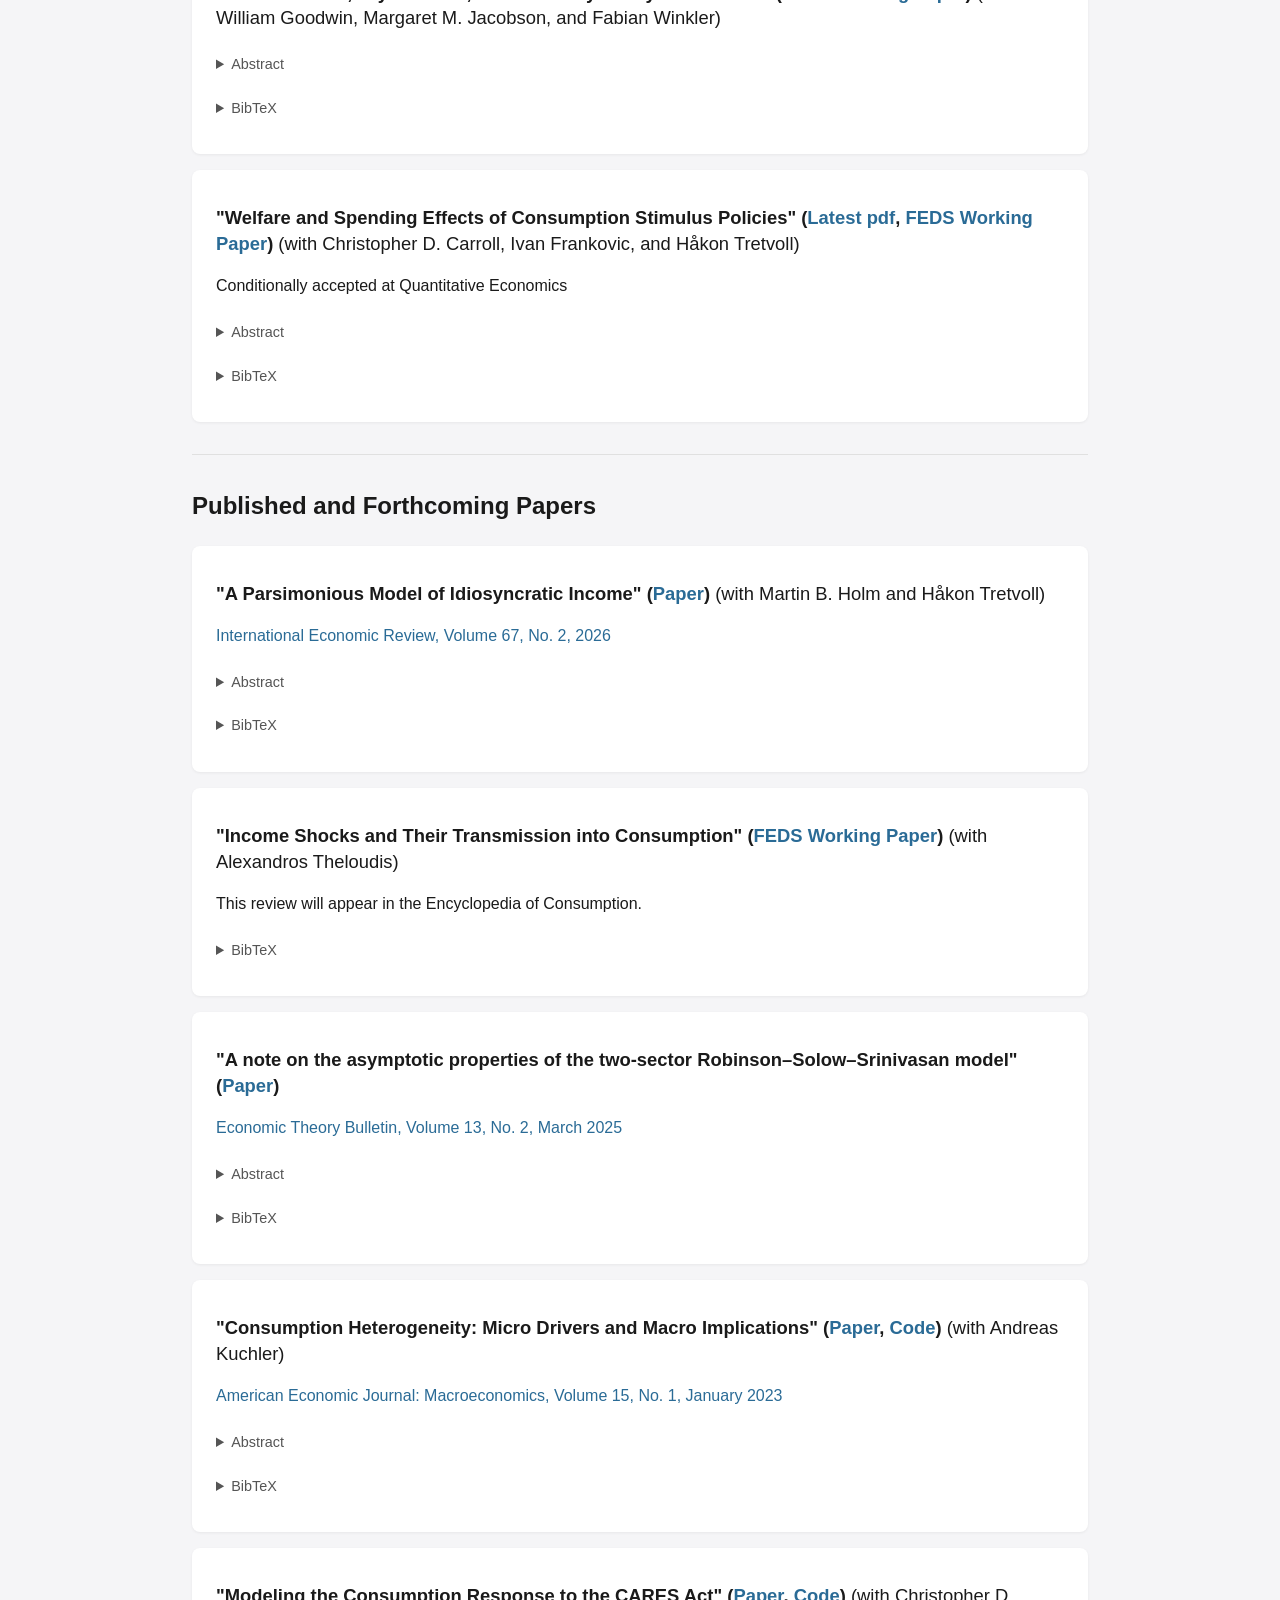
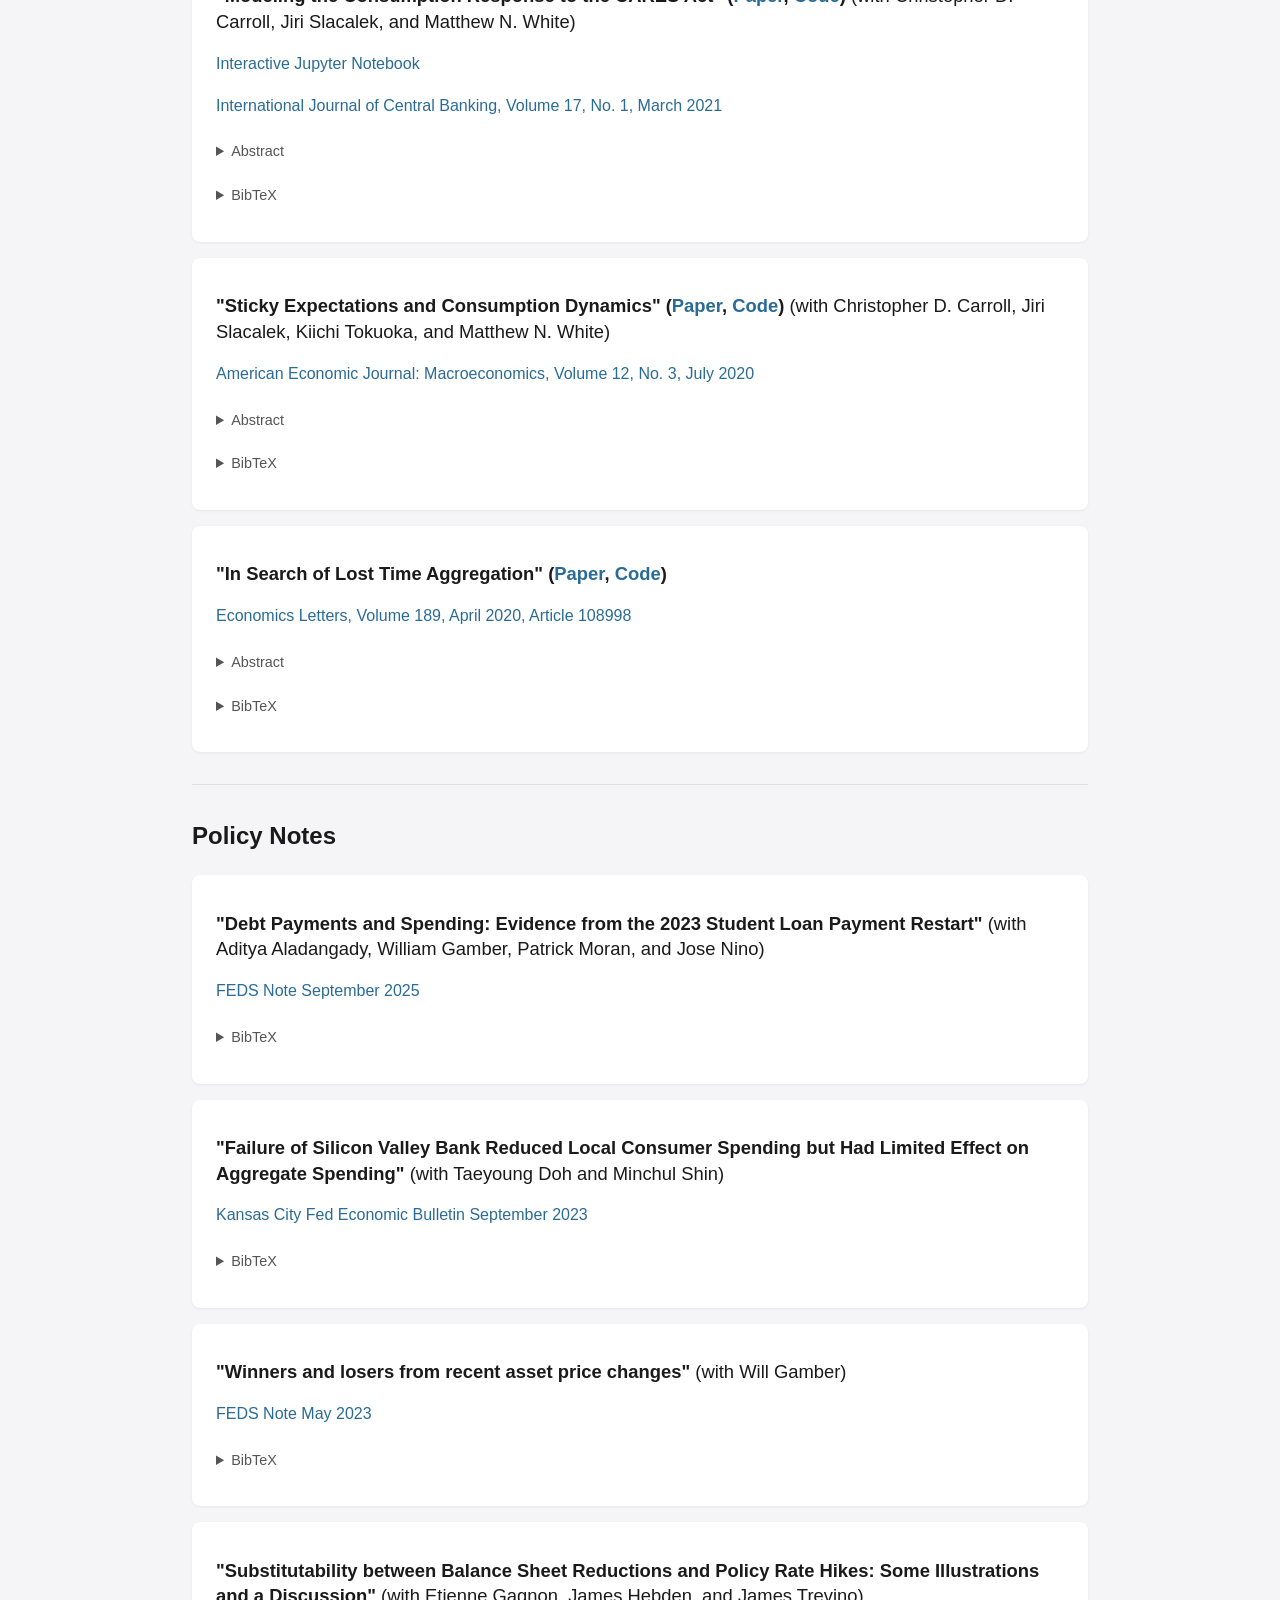
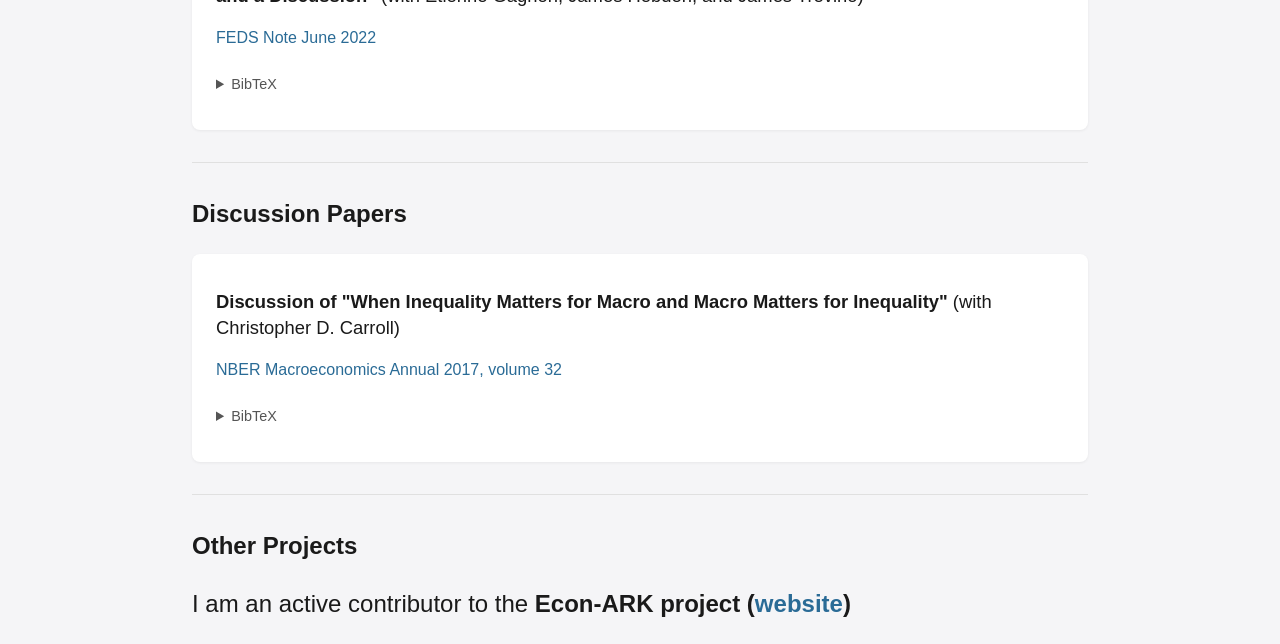
==== commit 9d9e8b4c: "Add narrated version of the Ten Shocks slides Kokoro TTS (voice bm_george) reads each build step of " ====
--- a/index.html
+++ b/index.html
@@ -116,7 +116,7 @@
         <h2>Working Papers</h2>
         <div class="papers-list">
             <div class="paper">
-                <h2>"Household Consumption Does Not Respond Directly to Interest Rates: Evidence From 10 Macroeconomic Shocks" (<a href="tenshocks.pdf">Latest pdf</a>, <a href="https://www.federalreserve.gov/econres/feds/household-consumption-does-not-respond-directly-to-interest-rates.htm">FEDS Working Paper</a>, <a href="tenshocks-slides.html">Slides</a>) <span class="coauthors">(with Will Gamber)</span></h2>
+                <h2>"Household Consumption Does Not Respond Directly to Interest Rates: Evidence From 10 Macroeconomic Shocks" (<a href="tenshocks.pdf">Latest pdf</a>, <a href="https://www.federalreserve.gov/econres/feds/household-consumption-does-not-respond-directly-to-interest-rates.htm">FEDS Working Paper</a>, <a href="tenshocks-slides.html">Slides</a>, <a href="tenshocks-narrated.html">Narrated slides</a>) <span class="coauthors">(with Will Gamber)</span></h2>
                 <p>This is a revision to "Do Households Substitute Intertemporally? 10 Structural Shocks That Suggest Not".</p>
                 <a href="tenshocks-slides.html#3" class="slide-embed-link" aria-label="Open the slides"><iframe data-src="tenshocks-slides.html?embed" title="Animated preview of the slides: the household block, and its fit to ten macroeconomic shocks" class="paper-figure slide-embed" tabindex="-1"></iframe></a>
                 <details>
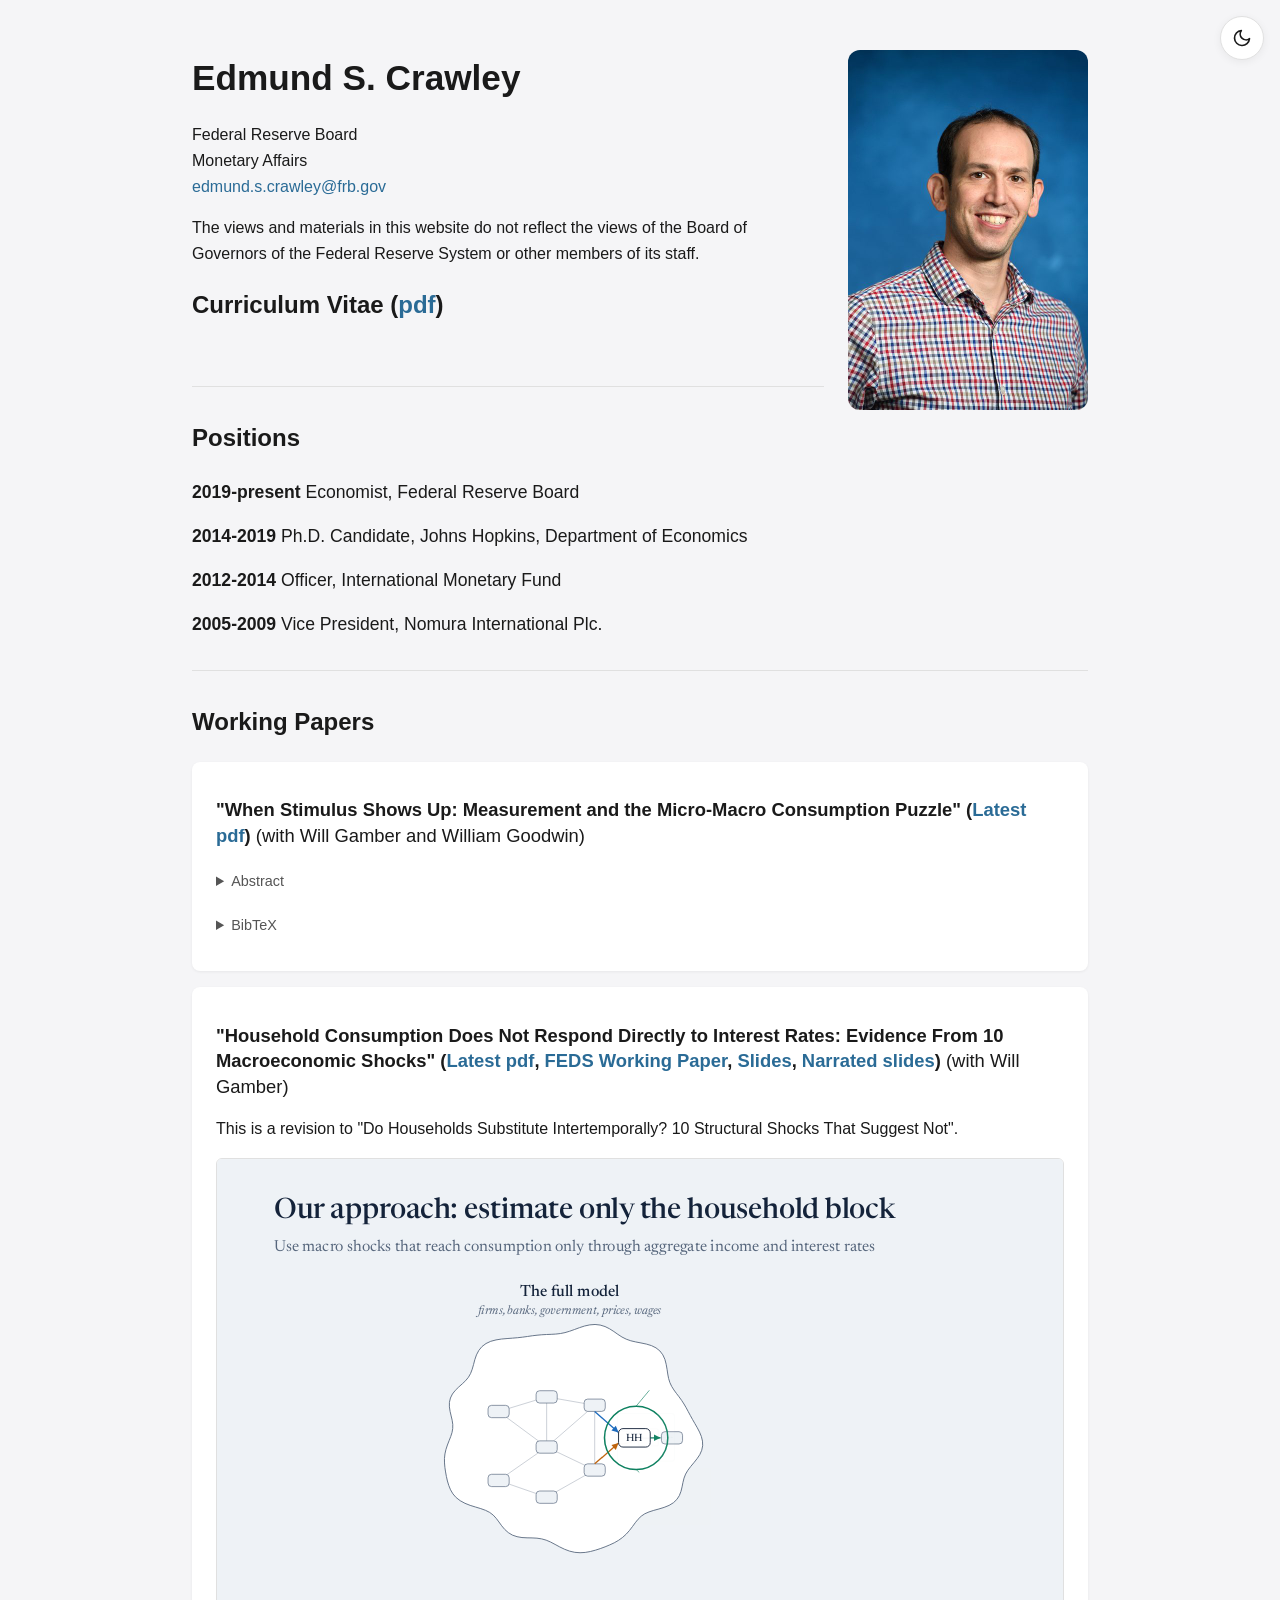
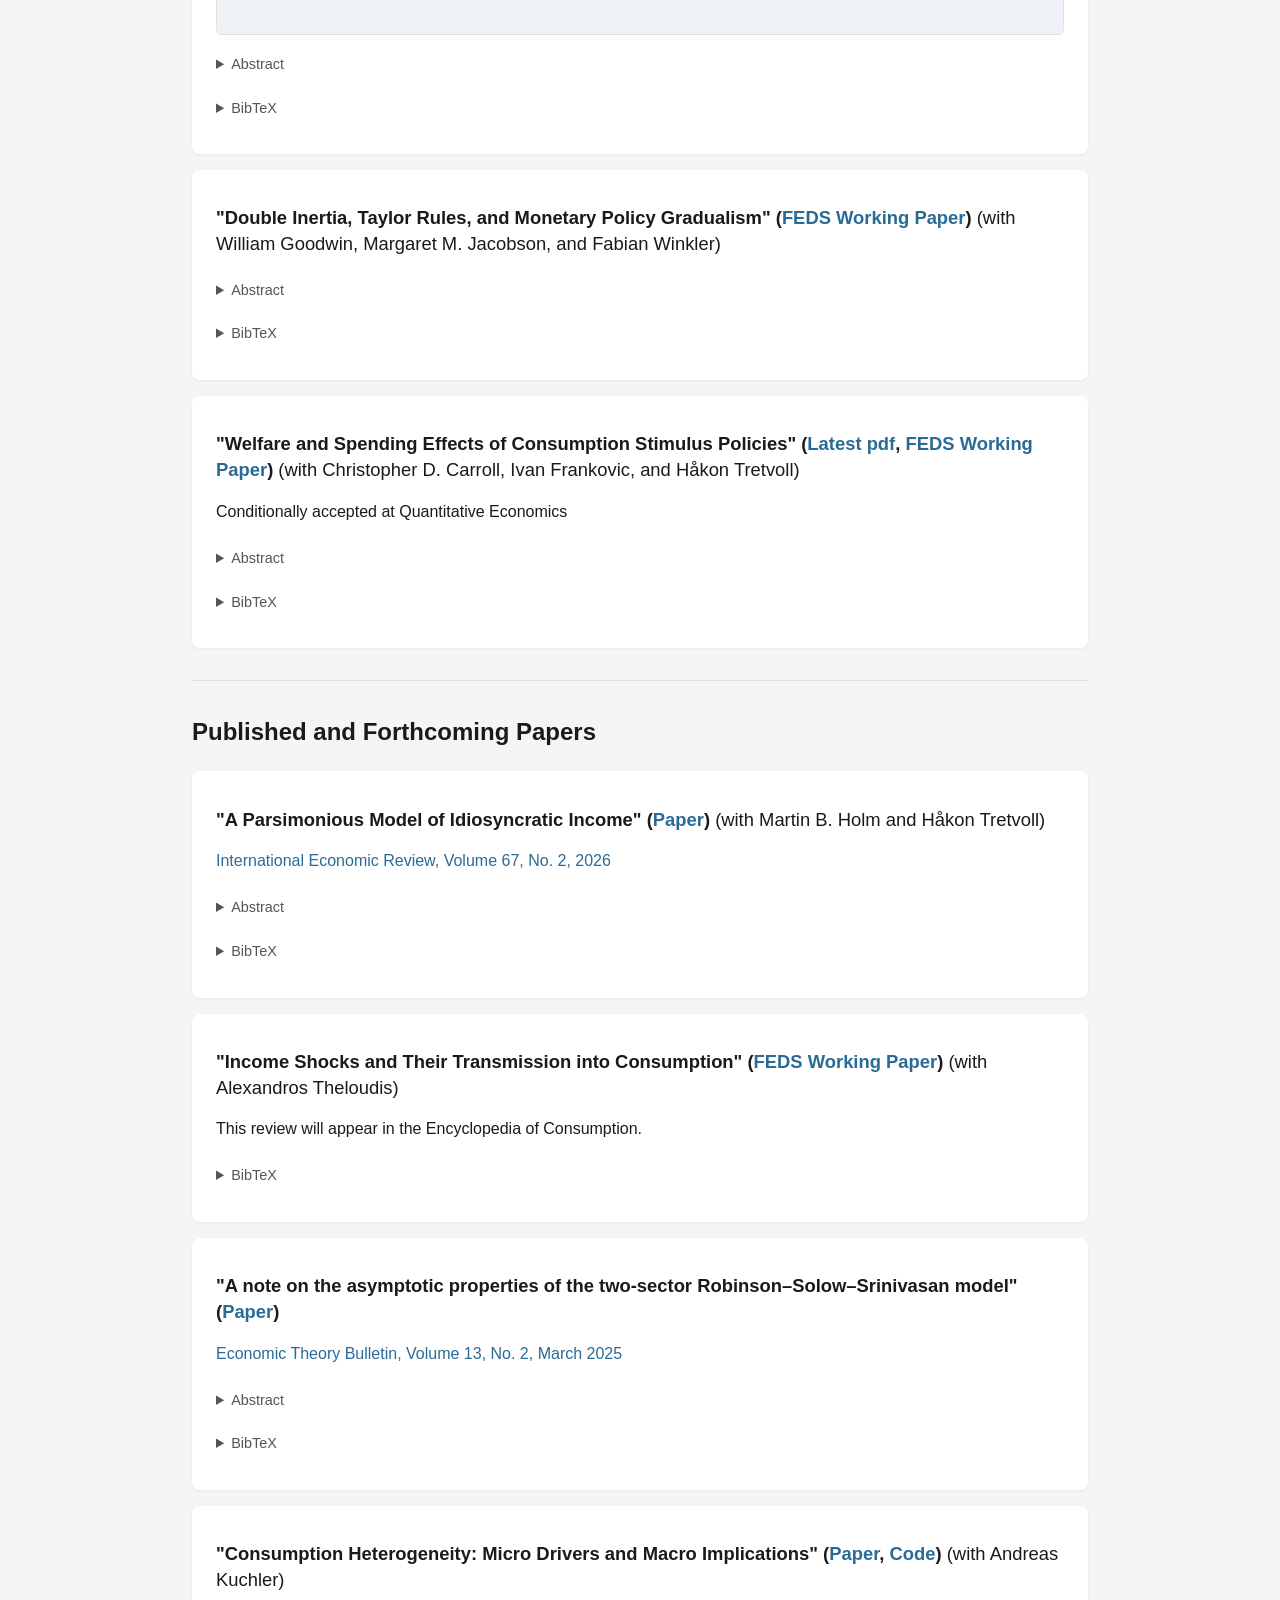
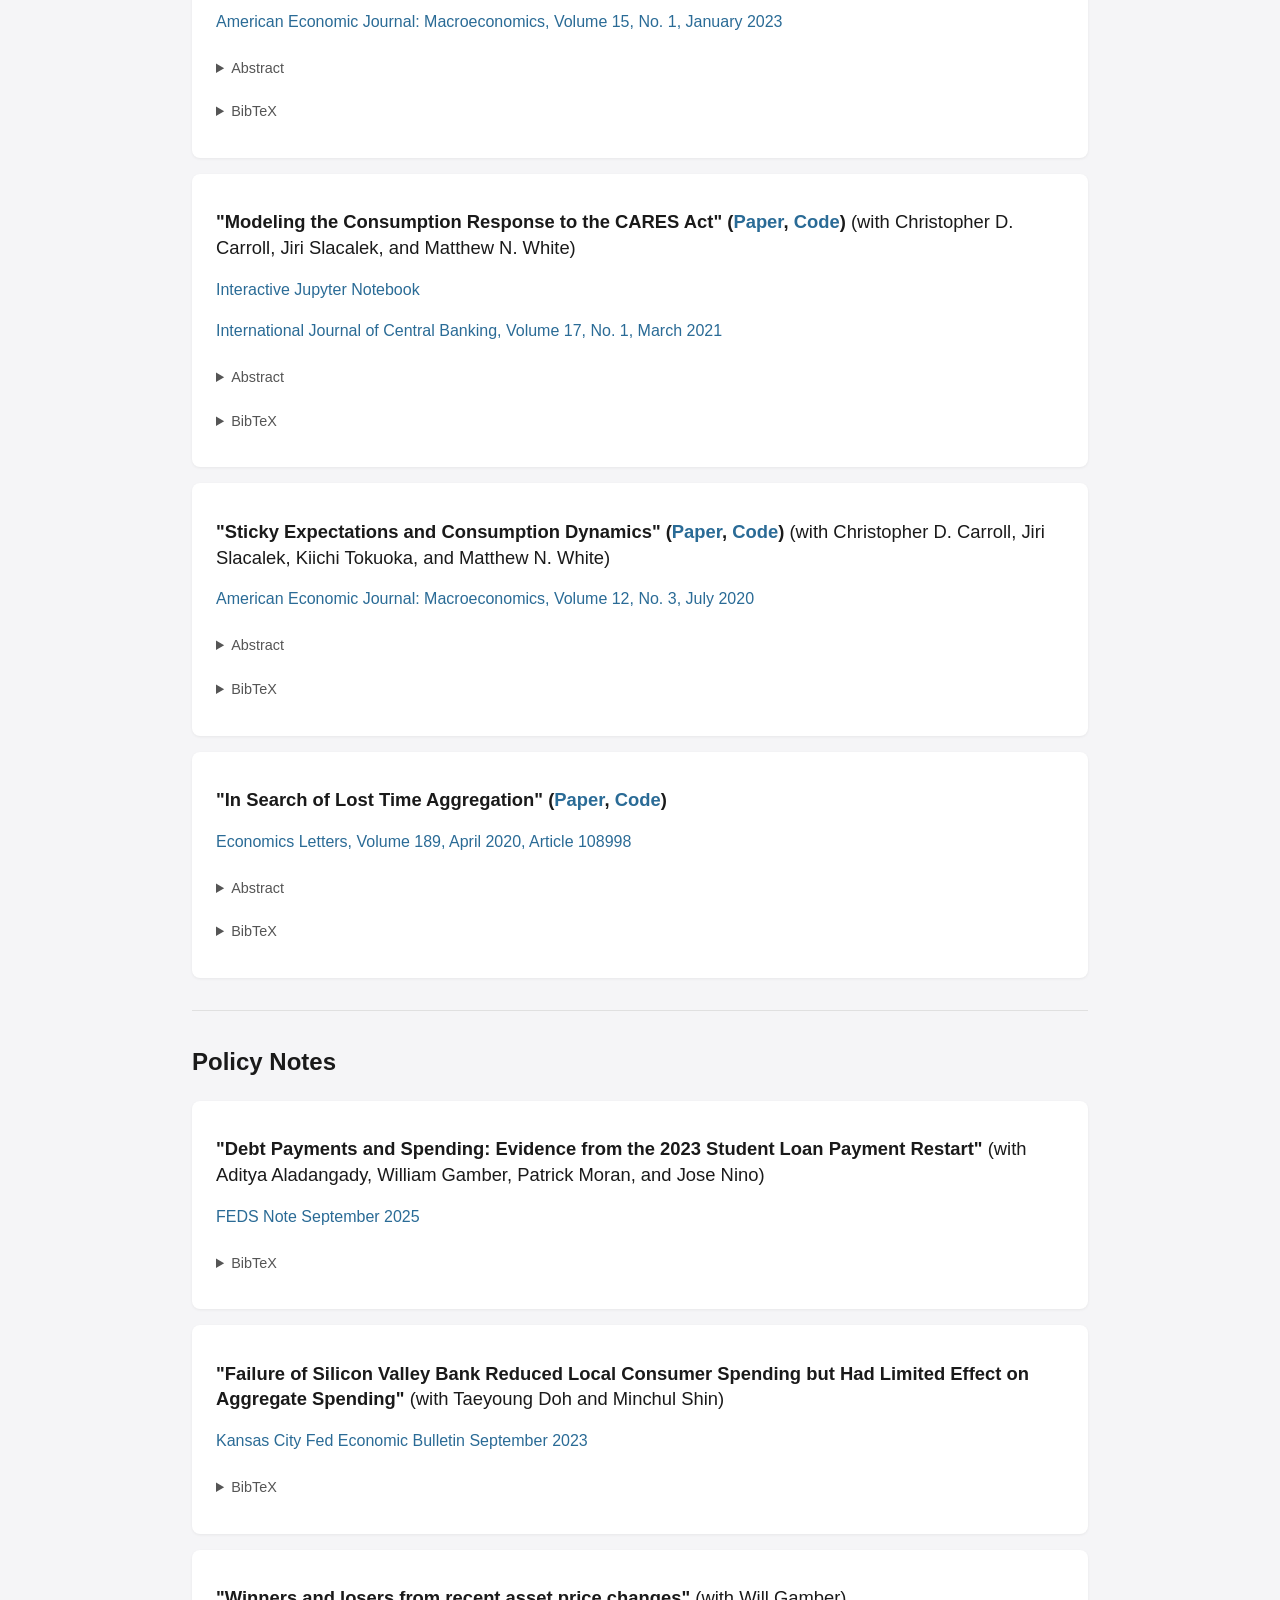
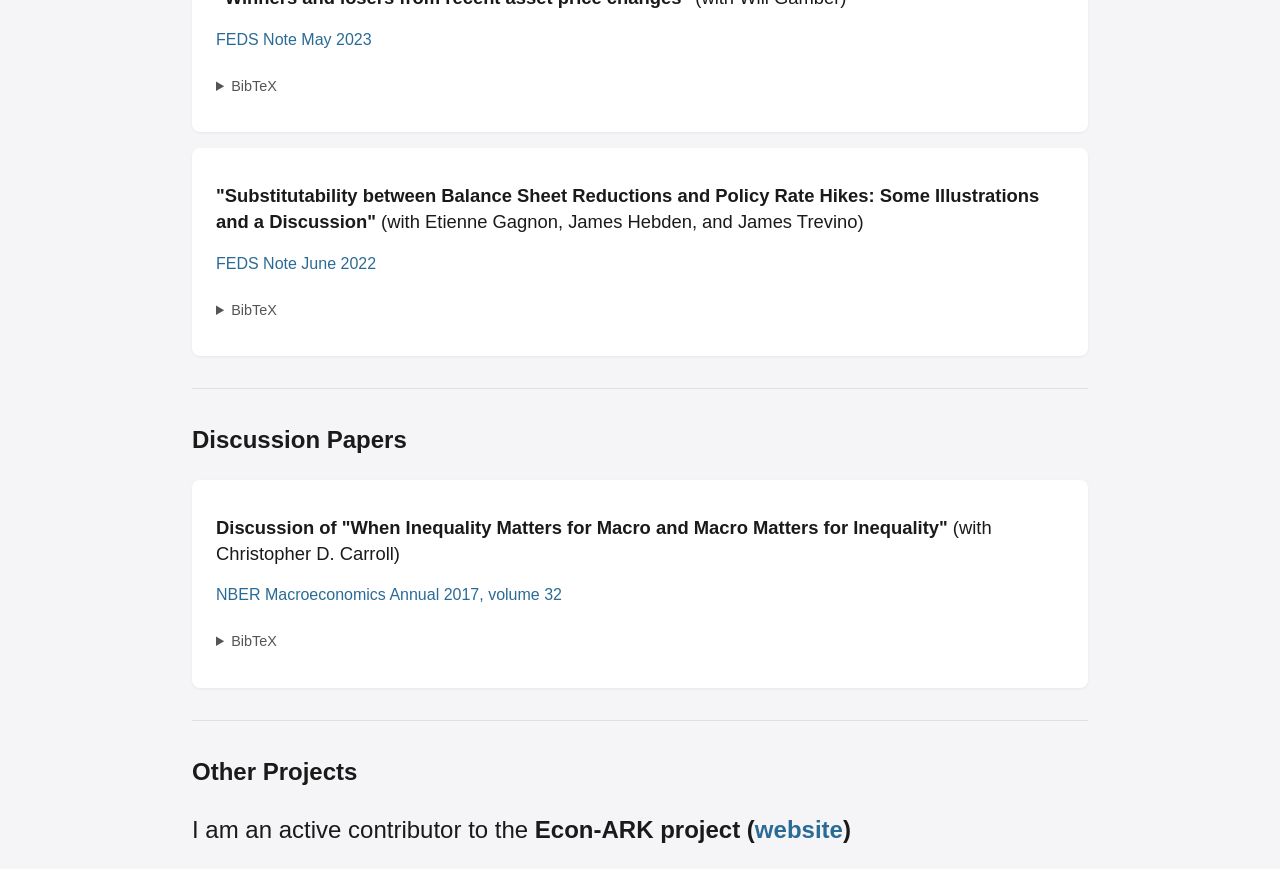
==== commit 86a0ab28: "Add working paper: When Stimulus Shows Up (with Gamber and Goodwin) Co-Authored-By: Claude <noreply@" ====
--- a/index.html
+++ b/index.html
@@ -116,6 +116,19 @@
         <h2>Working Papers</h2>
         <div class="papers-list">
             <div class="paper">
+                <h2>"When Stimulus Shows Up: Measurement and the Micro-Macro Consumption Puzzle" (<a href="WhenStimulusShowsUp.pdf">Latest pdf</a>) <span class="coauthors">(with Will Gamber and William Goodwin)</span></h2>
+                <details>
+                    <summary class="tab">Abstract</summary>
+                    <p class="tab">We assess whether aggregate spending following major U.S. fiscal stimulus events is consistent with micro-based MPC estimates. While existing work interprets 2001 and 2008 data as implying that micro MPCs are too large, we argue that the associated fiscal stimulus was too small relative to ordinary spending volatility to clearly distinguish large from small MPCs. However, the 2021 stimulus was substantially larger, and the response shows up clearly in the aggregate data. High-frequency data confirm the timing and incidence of the spending response, and the MPC path implied by the aggregate dynamics sits comfortably within the range of existing micro estimates: in short, there is no micro-macro consumption puzzle.</p>
+                </details>
+    <details>
+        <summary class="tab">BibTeX</summary>
+    <pre class="bibtex-content" id="bibtex-crawley2026stimulus"></pre>
+        <button class="copy-button" onclick="copyBibtex('crawley2026stimulus', this)">Copy BibTeX</button>
+    </details>
+            </div>
+
+            <div class="paper">
                 <h2>"Household Consumption Does Not Respond Directly to Interest Rates: Evidence From 10 Macroeconomic Shocks" (<a href="tenshocks.pdf">Latest pdf</a>, <a href="https://www.federalreserve.gov/econres/feds/household-consumption-does-not-respond-directly-to-interest-rates.htm">FEDS Working Paper</a>, <a href="tenshocks-slides.html">Slides</a>, <a href="tenshocks-narrated.html">Narrated slides</a>) <span class="coauthors">(with Will Gamber)</span></h2>
                 <p>This is a revision to "Do Households Substitute Intertemporally? 10 Structural Shocks That Suggest Not".</p>
                 <a href="tenshocks-slides.html#3" class="slide-embed-link" aria-label="Open the slides"><iframe data-src="tenshocks-slides.html?embed" title="Animated preview of the slides: the household block, and its fit to ten macroeconomic shocks" class="paper-figure slide-embed" tabindex="-1"></iframe></a>
